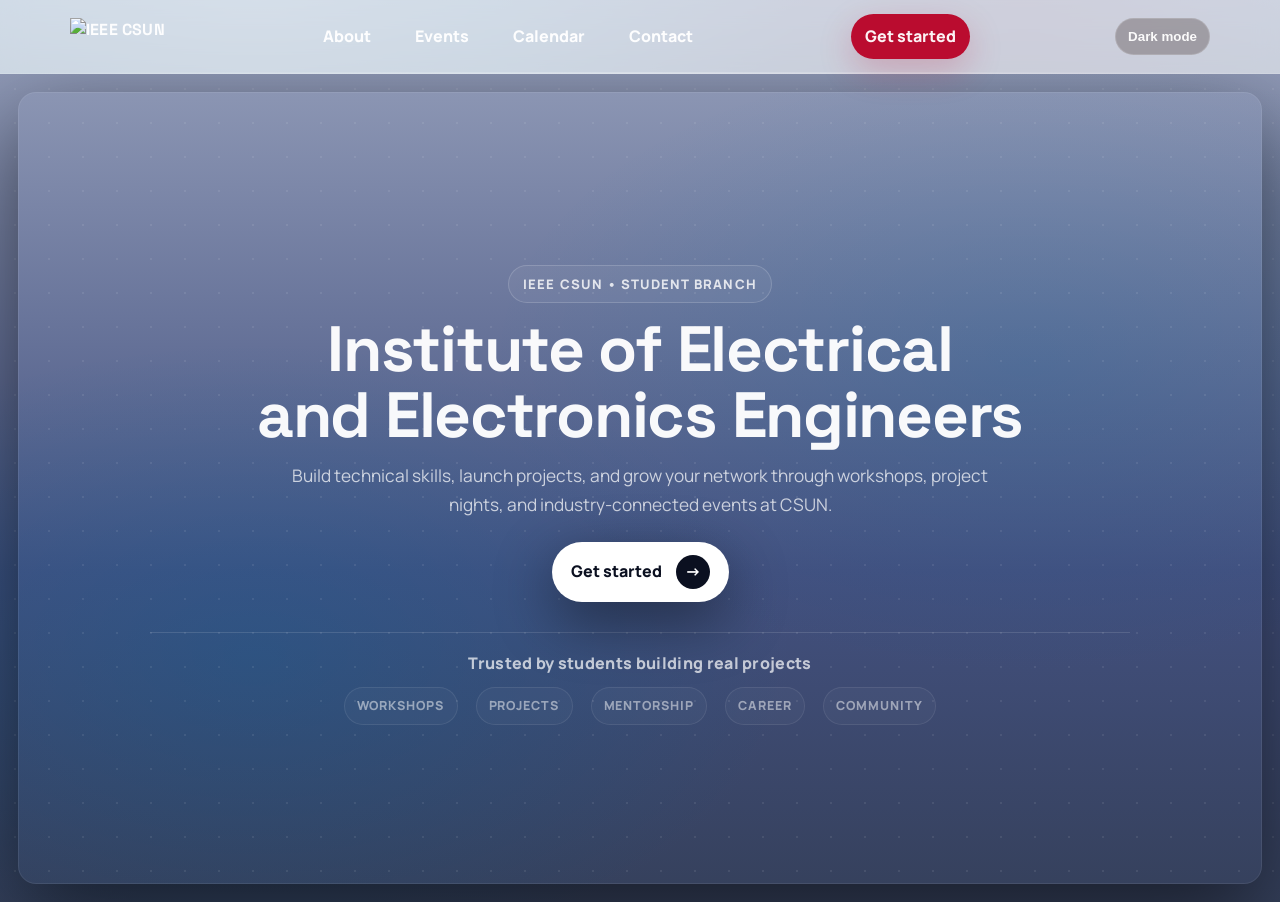
==== index.html @ 8efbcb39 "Move theme toggle to top right and make it persist across pages The toggle sat between the logo and " ====
<!DOCTYPE html>
<html lang="en">
<head>
  <meta charset="UTF-8" />
  <meta name="viewport" content="width=device-width, initial-scale=1.0" />
  <title>IEEE CSUN</title>
  <link rel="stylesheet" href="assets/css/styles.css" />
  <script type="text/javascript" src="js" defer></script>
  <script>
    /* Runs before first paint so a stored dark theme does not flash light. */
    try {
      if (localStorage.getItem("theme") === "dark") {
        document.documentElement.classList.add("darkmode");
      }
    } catch (e) {}
  </script>

</head>

<body id="cuerpo">
  <!-- Navigation -->
  <header class="nav">
    <div class="container nav-inner">
      <a class="logo logo-only" href="index.html">
  <img src="assets/img/brand/ieee-csun-logo.png" alt="IEEE CSUN">
</a>
      <nav class="nav-links">
        <a href="about.html">About</a>
        <a href="events.html">Events</a>
        <a href="calendar.html">Calendar</a>
        <a href="contact.html">Contact</a>
      </nav>

      <a class="nav-cta" href="join.html">Get started</a>
      <button class="nav-theme" id="classChangeButton" data-theme-toggle="" aria-pressed="false" type="button">
        Dark mode
      </button>
    </div>
  </header>

  <!-- Hero (Template-style centered) -->
  <main class="home">
    <section class="home-hero">
      <div class="home-hero-bg" aria-hidden="true"></div>

      <div class="container home-hero-inner">
        <div class="home-pill">IEEE CSUN • Student Branch</div>

        <h1 class="home-title">
          Institute of Electrical<br />
          and Electronics Engineers
        </h1>

        <p class="home-subtitle">
          Build technical skills, launch projects, and grow your network through workshops,
          project nights, and industry-connected events at CSUN.
        </p>

        <div class="home-cta">
          <a class="home-btn" href="join.html">
            <span>Get started</span>
            <span class="home-btn-arrow" aria-hidden="true">→</span>
          </a>
        </div>

        <div class="home-trusted">
          <div class="home-trusted-title">Trusted by students building real projects</div>
          <div class="home-logos" aria-label="Partners and community">
            <span class="home-logo">Workshops</span>
            <span class="home-logo">Projects</span>
            <span class="home-logo">Mentorship</span>
            <span class="home-logo">Career</span>
            <span class="home-logo">Community</span>
          </div>
        </div>
      </div>
    </section>
  </main>

  <!-- Go to top button -->
  <button class="to-top" aria-label="Go to top">↑</button>
  <script src="assets/js/main.js"></script>
</body>
</html>
---- assets/css/styles.css ----
/* =========================================================
   IEEE CSUN — styles.css (UNIFIED)
   Includes: Global + Nav + About + Board + Resources + Events + Contact + Join + To-Top
   ========================================================= */

@import url("https://fonts.googleapis.com/css2?family=Manrope:wght@400;600;700;800;900&family=Space+Grotesk:wght@500;600;700&display=swap");

:root{
  /* Brand */
  --ieee-blue: #00629B;   /* IEEE blue */
  --csun-red: #ba0c2f;    /* keep your existing red */
  --pinchefondo: rgba(255, 255, 255, 0.6);
  /* Theme base (blue background) */
  --bg0: #809DBD;         /* top */
  --bg1: #2d4b64;         /* mid */
  --bg2: #00629B;         /* bottom depth */
  --btext: rgba(255,255,255,.95);
  --text: rgba(255,255,255,.95);
  --muted: rgba(255,255,255,.72);
  --bh: rgba(0,98,155,.55);
  --bh2: rgba(120, 101, 101, 0.06);
  --bhg1: rgba(255,255,255,.08);
  --bhg2: rgba(0,98,155,.35);
  /* Panels (keep “glass” look so it’s lighter) */
  --panel: rgba(255,255,255,.10);
  --panel2: rgba(255,255,255,.14);

  --line: rgba(255,255,255,.20);
  --line2: rgba(255,255,255,.12);

  --shadow: 0 22px 60px rgba(0,0,0,.30);
  --radius: 18px;
  --acabame-de-matar:#8e98b5;
  --matame: #35405b;
  --me-mori:#435180;
}

:root.darkmode{
  /* Brand */
  --ieee-blue: #00629B;   /* IEEE blue */
  --csun-red: #ba0c2f;    /* keep your existing red */
  --tb: rgb(63, 34, 62);
  --pinchefondo: rgba(212, 212, 212, 0.786);
  --aboutpinchefondo: #54203b;

  /* Theme base (blue background) */
  --bg0: #2a1638;         /* top */
  --bg1: #0f1921;         /* mid */
  --bg2: #002b45;         /* bottom depth */
  --btext: rgba(255,255,255,.95);
  --text: rgba(255, 255, 255, 0.954);
  --muted: rgba(255,255,255,.72);
  --bh: rgba(0,98,155,.55);
  --bh2: rgba(120, 101, 101, 0.06);
  --bhg1: rgba(255,255,255,.08);
  --bhg2: rgba(0,98,155,.35);
  /* Panels (keep “glass” look so it’s lighter) */
  --panel: rgba(255,255,255,.10);
  --panel2: rgba(255,255,255,.14);

  --line: rgba(255,255,255,.20);
  --line2: rgba(255,255,255,.12);

  --shadow: 0 22px 60px rgba(0,0,0,.30);
  --radius: 18px;
  --acabame-de-matar:#15092f;
  --matame: #070a12;
  --me-mori:#0b1020;
}

*{ box-sizing:border-box; }
html, body{ margin:0; padding:0; min-height:100%; }

body{
  color: var(--text);
  font-family: "Manrope", system-ui, -apple-system, Segoe UI, Roboto, Arial, sans-serif;
  line-height: 1.55;
  background:
    radial-gradient(1000px 520px at 20% 0%, rgba(255,255,255,.18), transparent 55%),
    radial-gradient(900px 520px at 80% 0%, rgba(186,12,47,.14), transparent 60%), /* subtle red accent */
    linear-gradient(180deg, var(--bg0), var(--bg1) 60%, var(--bg2));
  overflow-x:hidden;
}


img{ max-width:100%; display:block; }

.container{ width: min(1140px, 92%); margin: 0 auto; }

/* =========================================================
   Nav
   ========================================================= */
.nav{
  position: sticky;
  top:0;
  z-index:50;
  background: var(--pinchefondo);
  backdrop-filter: blur(12px);
  border-bottom: 1px solid var(--line2);
}
.nav-inner{
  display:flex;
  align-items:center;
  justify-content:space-between;
  gap:14px;
  padding: 14px 0;
}
.logo{
  display:flex;
  align-items:center;
  gap:10px;
  text-decoration:none;
  color: var(--text);
  font-weight: 900;
  font-family: "Space Grotesk", system-ui, sans-serif;
  letter-spacing:.2px;
}
.logo-mark{
  width: 18px;
  height: 18px;
  border-radius: 6px;
  background: linear-gradient(135deg, #ffffff, rgba(186,12,47,.55));
  box-shadow: 0 0 0 1px rgba(255,255,255,.18);
}
.nav-links{
  display:flex;
  align-items:center;
  gap:18px;
}
.nav-links a{
  text-decoration:none;
  color: var(--text);
  font-weight: 750;
  padding: 8px 10px;
  border-radius: 12px;
}
.nav-links a:hover{
  color: rgba(255,255,255,.92);
  background: rgba(255,255,255,.06);
  outline: 1px solid rgba(255,255,255,.08);
}
.nav-cta{
  text-decoration:none;
  color: var(--text);
  background: var(--csun-red);
  padding: 10px 14px;
  border-radius: 999px;
  font-weight: 900;
  box-shadow: 0 12px 34px rgba(186,12,47,.22);
  white-space: nowrap;
}
/* Replace the old rule that hides the nav links */
@media (max-width: 820px){
  .nav-inner{
    flex-wrap: wrap;
    justify-content: center;
  }

  .logo{
    width: 100%;
    justify-content: center;
  }

  .nav-theme{
    order: 2;
  }

  .nav-links{
    display: flex;         /* keep visible */
    width: 100%;
    justify-content: center;
    flex-wrap: wrap;
    gap: 10px;
    order: 3;
  }

  .nav-cta{
    width: 100%;
    text-align: center;
    order: 4;
  }
}

/* =========================================================
   Shared UI
   ========================================================= */
.section-head{ margin-bottom: 14px; }
.section-title{
  margin: 0 0 6px;
  font-family: "Space Grotesk", system-ui, sans-serif;
  color: var(--text);
  font-size: 1.6rem;
}
.section-subtitle{ margin:0; color: var(--text); }

.pill{
  display:inline-flex;
  align-items:center;
  gap:10px;
  padding: 8px 12px;
  border-radius: 999px;
  border: 1px solid rgba(255,255,255,.16);
  background: rgba(255,255,255,.06);
  color:var(--text);
  font-weight: 800;
  font-size: .9rem;
}

.btn{
  display:inline-flex;
  align-items:center;
  gap:10px;
  padding: 12px 16px;
  border-radius: 999px;
  font-weight: 900;
  text-decoration:none;
  border: 1px solid transparent;
  transition: transform .15s ease, background .15s ease;
}
.btn.primary{
  color: var(--text);
  background: var(--csun-red);
  box-shadow: 0 12px 34px rgba(186,12,47,.26);
}
.btn.secondary{
  color: var(--text);
  background: rgba(255,255,255,.06);
  border-color: rgba(255,255,255,.16);
}
.btn.tertiary{
    color: var(--text);
  background: rgba(255,255,255,.06);
  border-color: rgba(255,255,255,.16);
}
.btn:hover{ transform: translateY(-1px); }

.arrow{
  display:inline-flex;
  width: 26px;
  height: 26px;
  align-items:center;
  justify-content:center;
  border-radius: 999px;
  background: rgba(0,0,0,.12);
  border: 1px solid rgba(0,0,0,.08);
}

.card-light{
  background: rgba(255,255,255,.06);
  border: 1px solid rgba(255,255,255,.12);
  border-radius: 18px;
  box-shadow: var(--shadow);
}

/* =========================================================
   ABOUT
   ========================================================= */
.about-titlebar{
  background: var(--aboutpinchefondo);
  border-bottom: 1px solid rgba(255,255,255,.10);
}
.about-titlebar-inner{
  display:flex;
  align-items:center;
  gap: 14px;
  padding: 28px 0;
}
.accent-line{
  width: 3px;
  height: 44px;
  background: var(--csun-red);
  border-radius: 999px;
  opacity: .95;
}
.about-title{
  margin: 0;
  font-family: "Space Grotesk", system-ui, sans-serif;
  letter-spacing: .6px;
  font-size: clamp(1.8rem, 4vw, 3rem);
  color: rgba(255,255,255,.95);
}
.about-main{ padding: 28px 0 60px; }
.about-grid{
  display:grid;
  grid-template-columns: 1.15fr .95fr;
  gap: 18px;
  align-items:start;
}
.about-copy{ padding: 18px; }
.about-media{ padding: 14px; display:flex; flex-direction:column; gap: 12px; }
.about-h2{
  margin: 0 0 10px;
  font-family: "Space Grotesk", system-ui, sans-serif;
  font-size: 1.35rem;
  color: rgba(255,255,255,.95);
}
.about-p{
  margin: 0 0 12px;
  color: rgba(255,255,255,.74);
  line-height: 1.65;
}
.about-bullets{
  margin: 12px 0 0;
  padding-left: 18px;
  color: rgba(255,255,255,.74);
}
.about-bullets strong{ color: rgba(255,255,255,.95); }
.media-frame{
  border-radius: 16px;
  overflow:hidden;
  border: 1px solid rgba(255,255,255,.12);
  background: rgba(255,255,255,.04);
  aspect-ratio: 16 / 9;
  position: relative;
}
.media-frame img{ width:100%; height:100%; object-fit: cover; }
.media-fallback{
  position:absolute; inset:0;
  display:flex; align-items:center; justify-content:center;
  gap: 14px;
  padding: 16px;
  background:
    radial-gradient(600px 220px at 30% 20%, rgba(0,98,155,.35), transparent 65%),
    rgba(255,255,255,.04);
}
.play-circle{
  width: 56px; height: 56px;
  border-radius: 999px;
  display:flex; align-items:center; justify-content:center;
  background: rgba(255,255,255,.90);
  color: #000;
  font-weight: 900;
}
.media-fallback-title{ font-weight: 900; color: rgba(255,255,255,.95); }
.media-fallback-sub{ color: rgba(255,255,255,.70); font-size: .95rem; }
.media-caption{ display:flex; flex-direction:column; gap:2px; }
.caption-title{ font-weight: 900; color: rgba(255,255,255,.95); }
.caption-sub{ color: rgba(255,255,255,.70); }
@media (max-width: 900px){ .about-grid{ grid-template-columns: 1fr; } }

/* Meet the Board */
.team-section{ padding: 30px 0 46px; }
.team-head{ text-align:center; margin-bottom: 18px; }
.team-head h2{
  margin: 0 0 6px;
  font-family: "Space Grotesk", system-ui, sans-serif;
  font-size: 1.6rem;
}
.team-head p{ margin:0; color: rgba(255,255,255,.70); }
.team-row{
  display:flex;
  gap: 16px;
  overflow-x: auto;
  padding: 18px 12px;
  scroll-snap-type: x mandatory;
  -webkit-overflow-scrolling: touch;
  scrollbar-width: thin;
  justify-content: center;
}
.team-card{
  scroll-snap-align: center;
  flex: 0 0 230px;
  background: rgba(255,255,255,.06);
  border: 1px solid rgba(255,255,255,.12);
  border-radius: 14px;
  overflow: hidden;
  box-shadow: 0 18px 40px rgba(0,0,0,.22);
  display:flex;
  flex-direction:column;
  min-height: 340px;
}
.team-photo{
  height: 220px;
  width: 100%;
  object-fit: cover;
  background: linear-gradient(180deg, rgba(0,98,155,.12), rgba(0,0,0,.06));
}
.team-body{ padding: 12px 12px 16px; display:flex; flex-direction:column; gap:6px; }
.team-role{
  font-size:.72rem;
  font-weight:900;
  letter-spacing:.12em;
  color: rgba(255,255,255,.74);
  text-transform: uppercase;
}
.team-name{ font-weight:900; font-size:1.05rem; }
.team-bio{ color: rgba(255,255,255,.72); font-size:.95rem; line-height:1.4; margin-top:4px; }
@media (max-width: 980px){ .team-row{ justify-content: flex-start; } .team-card{ flex: 0 0 72%; min-height:300px; } }
@media (max-width: 560px){ .team-card{ flex: 0 0 85%; min-height:280px; } }

/* Resources Dashboard */
.resources-dash{ padding: 34px 0 46px; }
.resources-top{
  display:flex;
  align-items:center;
  justify-content:space-between;
  gap:20px;
  margin-bottom:18px;
}
.resources-title{
  margin:0;
  font-family:"Space Grotesk", system-ui, sans-serif;
  font-size:1.6rem;
}
.resources-sub{ margin:6px 0 0; color: rgba(255,255,255,.70); max-width: 720px; }
.res-tabs{ display:flex; gap:10px; align-items:center; }
.res-tab{
  background: linear-gradient(180deg, rgba(255,255,255,.03), rgba(255,255,255,.01));
  color: rgba(255,255,255,.72);
  border: 1px solid rgba(255,255,255,.08);
  padding: 8px 14px;
  border-radius: 999px;
  font-weight: 900;
  cursor:pointer;
  transition: all .14s ease;
  box-shadow: 0 8px 22px rgba(0,0,0,.28);
}
.res-tab:hover{
  transform: translateY(-2px);
  color: rgba(255,255,255,.92);
  border-color: rgba(0,98,155,.22);
}
.res-tab--active{
  color: #fff;
  background: linear-gradient(90deg, rgba(0,98,155,.96), rgba(0,98,155,.78));
  box-shadow: 0 18px 44px rgba(0,98,155,.16), inset 0 1px 0 rgba(255,255,255,.04);
  border: 1px solid rgba(0,98,155,.34);
}
.res-panel[hidden]{ display:none; }
.res-grid{
  display:grid;
  grid-template-columns: repeat(3, 1fr);
  gap: 16px;
  margin-top: 14px;
}
.res-card{
  display:flex;
  gap:12px;
  padding: 14px;
  border-radius: 14px;
  background: linear-gradient(180deg, rgba(255,255,255,.03), rgba(255,255,255,.01));
  border: 1px solid rgba(255,255,255,.08);
  box-shadow: 0 22px 60px rgba(0,0,0,.30);
  align-items:flex-start;
  min-height: 120px;
}
.res-media{
  width:72px;
  height:72px;
  border-radius:12px;
  background: linear-gradient(180deg, rgba(255,255,255,.05), rgba(0,0,0,.06));
  display:flex;
  align-items:center;
  justify-content:center;
  font-size:28px;
  color: var(--ieee-blue);
  flex-shrink:0;
  border: 1px solid rgba(255,255,255,.08);
}
.res-body{ flex:1; display:flex; flex-direction:column; gap:6px; }
.res-name{ margin:0; font-weight: 950; font-size:1.02rem; }
.res-desc{ margin:0; color: rgba(255,255,255,.74); font-size:.97rem; line-height:1.45; }
.res-link{
  margin-top:auto;
  align-self:flex-start;
  color: var(--text);
  font-weight: 950;
  text-decoration:none;
  padding:6px 10px;
  border-radius:10px;
  background: rgba(0,98,155,.06);
  border: 1px solid rgba(0,98,155,.12);
}
.res-link:hover{ background: rgba(0,98,155,.10); border-color: rgba(0,98,155,.22); }
@media (max-width: 1100px){ .res-grid{ grid-template-columns: repeat(2, 1fr); } }
@media (max-width: 640px){
  .resources-top{ flex-direction:column; align-items:flex-start; gap:12px; }
  .res-grid{ grid-template-columns: 1fr; }
  .res-tabs{ width:100%; overflow:auto; -webkit-overflow-scrolling:touch; padding-bottom:6px; }
  .res-tab{ flex:0 0 auto; }
}

/* =========================================================
   EVENTS (full layout)
   ========================================================= */
.events{ padding-bottom: 40px; }
.events-hero{
  position: relative;
  padding: 44px 0 26px;
  overflow:hidden;
  border-bottom: 1px solid rgba(255,255,255,.10);
}
.events-hero-bg{
  position:absolute; inset:0;
  background:
    radial-gradient(900px 480px at 18% 8%, rgba(255,255,255,.08), transparent 60%),
    radial-gradient(900px 480px at 85% 10%, rgba(0,98,155,.35), transparent 60%);
  pointer-events:none;
}
.events-hero-inner{
  position:relative;
  z-index:2;
  display:grid;
  grid-template-columns: 1.05fr .95fr;
  gap: 16px;
  align-items:center;
}
.events-title{
  margin: 10px 0 10px;
  font-family: "Space Grotesk", system-ui, sans-serif;
  font-size: clamp(2.1rem, 4.8vw, 3.3rem);
  letter-spacing: -0.8px;
  line-height: 1.05;
}
.events-subtitle{
  margin: 0;
  color: rgba(255,255,255,.70);
  font-size: 1.06rem;
  line-height: 1.6;
  max-width: 720px;
}
.events-hero-actions{ display:flex; gap: 12px; flex-wrap: wrap; margin-top: 14px; }
.events-stats{ display:grid; grid-template-columns: repeat(3, 1fr); gap: 10px; margin-top: 18px; }
.stat-tile{
  padding: 12px;
  border-radius: 16px;
  background: rgba(255,255,255,.06);
  border: 1px solid rgba(255,255,255,.12);
  box-shadow: 0 18px 50px rgba(0,0,0,.18);
}
.stat-num{ font-weight: 950; }
.stat-label{ color: rgba(255,255,255,.70); font-weight: 700; font-size: .92rem; }
.hero-image{
  border-radius: 18px;
  border: 1px solid rgba(255,255,255,.12);
  background: rgba(255,255,255,.05);
  overflow:hidden;
  box-shadow: 0 22px 60px rgba(0,0,0,.28);
  aspect-ratio: 4 / 3;
  position: relative;
}
.hero-image img{ width:100%; height:100%; object-fit: cover; }
.hero-fallback{
  position:absolute; inset:0;
  display:flex; flex-direction:column;
  justify-content:center; align-items:center;
  gap: 8px;
  color: rgba(255,255,255,.80);
}
.fallback-title{ font-weight: 950; }
.fallback-sub{ color: rgba(255,255,255,.60); }
.mini-gallery{ display:grid; grid-template-columns: repeat(3, 1fr); gap: 10px; margin-top: 10px; }
.mini-shot{
  border-radius: 16px;
  border: 1px solid rgba(255,255,255,.12);
  background: rgba(255,255,255,.05);
  overflow:hidden;
  aspect-ratio: 4 / 3;
  box-shadow: 0 18px 50px rgba(0,0,0,.20);
  display:flex;
  align-items:center;
  justify-content:center;
  color: rgba(255,255,255,.65);
  font-weight: 800;
}
.mini-shot img{ width:100%; height:100%; object-fit: cover; }
.events-section{ padding: 30px 0; }
.events-section-alt{
  background: rgba(255,255,255,.03);
  border-top: 1px solid rgba(255,255,255,.10);
  border-bottom: 1px solid rgba(255,255,255,.10);
}
.section-head.row{ display:flex; align-items:flex-end; justify-content:space-between; gap: 12px; flex-wrap:wrap; }
.featured-grid{ display:grid; grid-template-columns: repeat(3, 1fr); gap: 14px; }
.event-card{
  border-radius: 18px;
  overflow:hidden;
  border: 1px solid rgba(255,255,255,.12);
  background: rgba(255,255,255,.06);
  box-shadow: 0 20px 60px rgba(0,0,0,.24);
  display:flex;
  flex-direction:column;
}
.event-media{ position:relative; aspect-ratio: 16/10; background: rgba(255,255,255,.05); display:flex; align-items:center; justify-content:center; }
.event-media img{ width:100%; height:100%; object-fit: cover; }
.badge{
  position:absolute; top: 12px; left: 12px;
  padding: 6px 10px; border-radius: 999px;
  background: rgba(186,12,47,.72);
  border: 1px solid rgba(255,255,255,.18);
  font-size: .78rem; letter-spacing: .12em; font-weight: 950;
}
.event-body{ padding: 14px 14px 16px; }
.event-body h3{ margin: 2px 0 8px; font-family: "Space Grotesk", system-ui, sans-serif; }
.event-body p{ margin: 0 0 10px; color: rgba(255,255,255,.70); line-height: 1.6; }
.event-meta{ margin: 0 0 12px; padding-left: 18px; color: rgba(255,255,255,.70); }
.event-link{ text-decoration:none; font-weight: 950; color: rgba(255,255,255,.92); }
.upcoming{ display:flex; flex-direction:column; gap: 10px; }
.up-item{
  display:grid;
  grid-template-columns: 86px 1fr auto;
  gap: 12px;
  align-items:center;
  padding: 14px;
  border-radius: 18px;
  background: rgba(255,255,255,.06);
  border: 1px solid rgba(255,255,255,.12);
  box-shadow: 0 18px 50px rgba(0,0,0,.18);
}
.up-date{
  border-radius: 16px;
  border: 1px solid rgba(255,255,255,.14);
  background: rgba(0,98,155,.55);
  padding: 10px 8px;
  text-align:center;
}
.up-month{ font-weight: 950; letter-spacing: .14em; font-size: .85rem; }
.up-day{ font-weight: 950; font-size: 1.35rem; opacity:.9; }
.up-top{ display:flex; align-items:center; gap: 10px; flex-wrap:wrap; }
.up-title{ margin: 0; font-family: "Space Grotesk", system-ui, sans-serif; }
.chip{
  padding: 6px 10px; border-radius: 999px;
  border: 1px solid rgba(255,255,255,.16);
  background: rgba(255,255,255,.05);
  font-weight: 950; font-size: .78rem; letter-spacing: .12em;
}
.up-desc{ margin: 6px 0 8px; color: rgba(255,255,255,.70); }
.up-meta{ display:flex; gap: 14px; flex-wrap:wrap; color: rgba(255,255,255,.66); font-weight: 700; }
.up-cta{
  text-decoration:none;
  font-weight: 950;
  color: rgba(255,255,255,.92);
  padding: 10px 12px;
  border-radius: 999px;
  border: 1px solid rgba(255,255,255,.16);
  background: rgba(255,255,255,.05);
}
.gallery{ display:grid; grid-template-columns: repeat(6, 1fr); gap: 10px; }
.g-item{
  border-radius: 18px;
  border: 1px solid rgba(255,255,255,.12);
  background: rgba(255,255,255,.05);
  overflow:hidden;
  aspect-ratio: 1 / 1;
}
.g-item img{ width:100%; height:100%; object-fit: cover; }
.events-cta{ padding: 22px 0 60px; }
.cta-card{
  border-radius: 22px;
  border: 1px solid rgba(255,255,255,.12);
  background: radial-gradient(900px 360px at 18% 10%, rgba(0,98,155,.18), transparent 60%),
              rgba(255,255,255,.06);
  box-shadow: 0 22px 70px rgba(0,0,0,.28);
  padding: 22px;
}
.cta-card h2{ margin: 0 0 8px; font-family: "Space Grotesk", system-ui, sans-serif; }
.cta-card p{ margin: 0 0 14px; color: var(--text); line-height: 1.65; max-width: 820px; }
.cta-actions{ display:flex; gap: 12px; flex-wrap:wrap; }
@media (max-width: 980px){
  .events-hero-inner{ grid-template-columns: 1fr; }
  .events-stats{ grid-template-columns: 1fr; }
  .featured-grid{ grid-template-columns: 1fr; }
  .gallery{ grid-template-columns: repeat(3, 1fr); }
  .up-item{ grid-template-columns: 86px 1fr; }
  .up-right{ display:none; }
}
@media (max-width: 520px){ .gallery{ grid-template-columns: repeat(2, 1fr); } }

/* =========================================================
   CONTACT (tile layout)
   ========================================================= */
.contact{ padding: 46px 0 70px; }

.contact-head{ text-align:center; padding-top: 6px; }
.contact-title{
  margin:0;
  font-family:"Space Grotesk", system-ui, sans-serif;
  letter-spacing:-0.6px;
  font-size: clamp(2.1rem, 4.8vw, 3.2rem);
}
.contact-subtitle{
  margin:10px auto 0;
  max-width:720px;
  color: rgba(255,255,255,.72);
  font-size:1.05rem;
  line-height:1.6;
}

.contact-grid{
  display:grid;
  grid-template-columns: repeat(4, 1fr);
  gap: 14px;
  margin-top: 18px;
}

.contact-card{
  display:flex;
  flex-direction:column;
  gap: 8px;
  padding: 18px;
  border-radius: 18px;
  text-decoration:none;
  color: rgba(255,255,255,.92);
  background: rgba(255,255,255,.06);
  border: 1px solid rgba(255,255,255,.12);
  box-shadow: 0 18px 50px rgba(0,0,0,.22);
  transition: transform .15s ease, background .15s ease, border-color .15s ease;
  min-height: 190px;
}

.contact-card:hover{
  transform: translateY(-2px);
  background: rgba(255,255,255,.08);
  border-color: rgba(255,255,255,.18);
}

.contact-card h3{
  margin: 0;
  font-family: "Space Grotesk", system-ui, sans-serif;
  font-size: 1.05rem;
}

.contact-card p{
  margin: 0;
  color: rgba(255,255,255,.70);
  line-height: 1.55;
  font-size: .98rem;
}

.contact-link{
  margin-top: auto;
  font-weight: 950;
  color: rgba(255,255,255,.92);
}

.contact-icon{
  width: 52px;
  height: 52px;
  border-radius: 16px;
  display:flex;
  align-items:center;
  justify-content:center;
  background: rgba(0,98,155,.28);
  border: 1px solid rgba(255,255,255,.16);
}

.contact-icon svg{
  width: 26px;
  height: 26px;
  color: rgba(255,255,255,.92);
}

.contact-note{ margin-top: 16px; padding: 18px; }
.inline-link{
  color: var(--text);
  font-weight: 950;
  text-decoration: none;
  border-bottom: 1px solid rgba(255,255,255,.25);
}
.inline-link:hover{ border-bottom-color: rgba(255,255,255,.55); }

@media (max-width: 1050px){ .contact-grid{ grid-template-columns: repeat(2, 1fr); } }
@media (max-width: 620px){ .contact-grid{ grid-template-columns: 1fr; } }

/* =========================================================
   JOIN (hero + steps + benefits + options + committees)
   ========================================================= */
.join{ padding-bottom: 50px; }

.join-hero{
  padding: 48px 0 26px;
  border-bottom: 1px solid rgba(103, 93, 93, 0.1);
  background:
    radial-gradient(900px 480px at 18% 8%, var(--bhg1), transparent 60%),
    radial-gradient(900px 480px at 85% 10%, var(--bhg2), transparent 60%);
}

.join-hero-inner{
  text-align:center;
  display:flex;
  flex-direction:column;
  align-items:center;
  gap: 12px;
}

.join-title{
  margin: 8px 0 4px;
  font-family: "Space Grotesk", system-ui, sans-serif;
  font-size: clamp(2.2rem, 5vw, 3.4rem);
  letter-spacing: -0.8px;
  line-height: 1.05;
}

.join-subtitle{
  margin: 0;
  max-width: 820px;
  color: var(--text);
  font-size: 1.06rem;
  line-height: 1.6;
}

.join-actions{
  display:flex;
  gap: 12px;
  flex-wrap:wrap;
  justify-content:center;
  margin-top: 10px;
}

.join-mini{
  display:flex;
  gap: 10px;
  flex-wrap:wrap;
  justify-content:center;
  margin-top: 12px;
}
.mini-chip{
  padding: 8px 12px;
  border-radius: 999px;
  border: 1px solid rgba(255,255,255,.14);
  background: rgba(255,255,255,.06);
  color: var(--text);
  font-weight: 800;
  font-size: .92rem;
}

.join-section{ padding: 30px 0; }
.join-section-alt{
  background: rgba(255,255,255,.03);
  border-top: 1px solid rgba(255,255,255,.10);
  border-bottom: 1px solid rgba(255,255,255,.10);
}

/* Steps */
.join-steps{
  display:grid;
  grid-template-columns: repeat(4, 1fr);
  gap: 14px;
}
.step-card{
  padding: 16px;
  border-radius: 18px;
  background: var(--bh2);
  border: 1px solid rgba(255,255,255,.12);
  box-shadow: 0 18px 50px rgba(0,0,0,.18);
}
.step-num{
  width: 34px; height: 34px;
  border-radius: 12px;
  display:flex; align-items:center; justify-content:center;
  background: var(--bh1);
  border: 1px solid rgba(255,255,255,.18);
  font-weight: 950;
}
.step-card h3{
  margin: 10px 0 6px;
  font-family: "Space Grotesk", system-ui, sans-serif;
}
.step-card p{
  margin: 0 0 10px;
  color: var(--text);
  line-height: 1.6;
}
.step-link{
  font-weight: 950;
  text-decoration:none;
  color:var(--text);
}
.step-link:hover{ text-decoration: underline; }

/* Benefits */
.join-benefits{
  display:grid;
  grid-template-columns: repeat(3, 1fr);
  gap: 14px;
}
.benefit-card{
  padding: 16px;
  border-radius: 18px;
  background: rgba(255,255,255,.06);
  border: 1px solid rgba(255,255,255,.12);
  box-shadow: 0 18px 50px rgba(0,0,0,.18);
}
.benefit-card h3{
  margin: 0 0 8px;
  font-family: "Space Grotesk", system-ui, sans-serif;
}
.benefit-card p{
  margin: 0 0 10px;
  color: var(--text);
  line-height: 1.6;
}
.benefit-card ul{
  margin: 0;
  padding-left: 18px;
  color:var(--text);
}
.benefit-card li{ margin: 6px 0; }

/* Options */
.join-options{
  display:grid;
  grid-template-columns: 1fr 1fr;
  gap: 14px;
}
.option-card{
  padding: 18px;
  border-radius: 18px;
  background: rgba(255,255,255,.06);
  border: 1px solid rgba(255,255,255,.12);
  box-shadow: 0 20px 60px rgba(0,0,0,.22);
}
.option-card.highlight{
  background:
    radial-gradient(700px 300px at 20% 0%, rgba(0,98,155,.22), transparent 60%),
    rgba(255,255,255,.06);
}
.option-top{
  display:flex;
  align-items:center;
  justify-content:space-between;
  gap: 10px;
  flex-wrap:wrap;
}
.option-card h3{
  margin: 0;
  font-family: "Space Grotesk", system-ui, sans-serif;
}
.tag{
  padding: 6px 10px;
  border-radius: 999px;
  border: 1px solid rgba(255,255,255,.16);
  background: rgba(186,12,47,.28);
  border-color: rgba(186,12,47,.35);
  font-weight: 950;
  font-size: .78rem;
  letter-spacing: .12em;
}
.option-card p{
  margin: 10px 0 12px;
  color: rgba(255,255,255,.70);
  line-height: 1.65;
}
.option-list{
  margin: 0 0 14px;
  padding-left: 18px;
  color: rgba(255,255,255,.70);
}
.option-list li{ margin: 6px 0; }

/* Committees */
.committee-grid{
  display:grid;
  grid-template-columns: repeat(4, 1fr);
  gap: 14px;
}
.committee-card{
  padding: 16px;
  border-radius: 18px;
  background: rgba(255,255,255,.06);
  border: 1px solid rgba(255,255,255,.12);
  box-shadow: 0 18px 50px rgba(0,0,0,.18);
}
.committee-card h3{
  margin: 0 0 6px;
  font-family: "Space Grotesk", system-ui, sans-serif;
}
.committee-card p{
  margin: 0 0 10px;
  color: var(--text);
  line-height: 1.6;
}
.committee-meta{
  color: var(--text);
  font-weight: 800;
  font-size: .95rem;
}
.join-note{ margin-top: 14px; padding: 16px; }
.join-note h3{
  margin: 0 0 6px;
  font-family: "Space Grotesk", system-ui, sans-serif;
}
.join-note p{
  margin: 0;
  color:var(--text);
  line-height: 1.65;
}

.join-cta{ padding: 22px 0 60px; }

@media (max-width: 1000px){
  .join-steps{ grid-template-columns: 1fr 1fr; }
  .committee-grid{ grid-template-columns: 1fr 1fr; }
  .join-benefits{ grid-template-columns: 1fr; }
  .join-options{ grid-template-columns: 1fr; }
}
@media (max-width: 560px){
  .join-steps{ grid-template-columns: 1fr; }
  .committee-grid{ grid-template-columns: 1fr; }
}

/* =========================================================
   GO TO TOP BUTTON
   ========================================================= */
.to-top{
  position: fixed;
  right: 20px;
  bottom: 20px;
  width: 44px;
  height: 44px;
  border-radius: 999px;
  border: none;
  background: var(--ieee--blue);  color: #ffffff;
  font-size: 22px;
  font-weight: 950;
  cursor: pointer;
  box-shadow:
    0 10px 30px rgba(0,0,0,.35),
    inset 0 1px 0 rgba(255,255,255,.25);
  opacity: 0;
  transform: translateY(10px);
  pointer-events: none;
  transition: opacity .2s ease, transform .2s ease, box-shadow .2s ease;
  z-index: 999;
}
.to-top:hover{
  background: var(--csun-red);
}
.to-top--visible{
  opacity: 1;
  transform: translateY(0);
  pointer-events: auto;
}
/* =========================================================
   HOME HERO (matches the centered template screenshot)
   ========================================================= */

.home { padding: 0; }

.home-hero{
  position: relative;
  min-height: calc(100vh - 72px);
  display:flex;
  align-items:center;
  justify-content:center;
  overflow:hidden;
  background: #070a12; /* black/navy base */
}

.home-hero-bg{
  position:absolute;
  inset:-2px;
  pointer-events:none;

  /* layered background: curves + grid dots + soft glow */
  background:
    /* dotted grid */
    radial-gradient(rgba(255,255,255,.08) 1px, transparent 1px) 0 0 / 34px 34px,

    /* sweeping “curve” glows */
    radial-gradient(900px 520px at 20% 70%, rgba(0,98,155,.28), transparent 60%),
    radial-gradient(900px 520px at 80% 35%, rgba(0,98,155,.18), transparent 60%),

    /* dark-to-slightly-lighter */
    linear-gradient(180deg, var(--acabame-de-matar) 0%, var(--me-mori) 60%, var(--matame) 100%);
  opacity: 1;
}

/* subtle frame like the screenshot */
.home-hero::after{
  content:"";
  position:absolute;
  inset: 18px;
  border-radius: 18px;
  border: 1px solid rgba(255,255,255,.08);
  box-shadow: 0 30px 90px rgba(0,0,0,.55);
  pointer-events:none;
}

.home-hero-inner{
  position: relative;
  z-index: 2;
  text-align:center;
  padding: 54px 0 40px;
  max-width: 980px;
}

/* small pill */
.home-pill{
  display:inline-flex;
  align-items:center;
  justify-content:center;
  padding: 8px 14px;
  border-radius: 999px;
  border: 1px solid rgba(255,255,255,.16);
  background: rgba(255,255,255,.05);
  color: rgba(255,255,255,.80);
  font-weight: 900;
  letter-spacing: .08em;
  font-size: .82rem;
  text-transform: uppercase;
  margin-bottom: 14px;
}

/* big centered headline */
.home-title{
  margin: 0 auto 12px;
  font-family: "Space Grotesk", system-ui, sans-serif;
  font-weight: 800;
  font-size: clamp(2.2rem, 5vw, 4.2rem);
  line-height: 1.03;
  letter-spacing: -0.02em;
  color: rgba(255,255,255,.96);
}

/* subtitle */
.home-subtitle{
  margin: 0 auto;
  max-width: 720px;
  color: rgba(255,255,255,.72);
  font-size: 1.08rem;
  line-height: 1.7;
}

/* CTA button (white pill + arrow bubble like the screenshot) */
.home-cta{
  margin-top: 22px;
  display:flex;
  justify-content:center;
}

.home-btn{
  display:inline-flex;
  align-items:center;
  gap: 14px;
  padding: 12px 18px;
  border-radius: 999px;
  background: #ffffff;
  color: #0b1020;
  text-decoration:none;
  font-weight: 950;
  box-shadow: 0 18px 60px rgba(0,0,0,.45);
  border: 1px solid rgba(255,255,255,.18);
  transition: transform .15s ease;
}

.home-btn:hover{ transform: translateY(-2px); }

.home-btn-arrow{
  width: 34px;
  height: 34px;
  border-radius: 999px;
  display:flex;
  align-items:center;
  justify-content:center;
  background: #0b1020;
  color: #ffffff;
  font-weight: 950;
}

/* trusted row */
.home-trusted{
  margin-top: 30px;
  padding-top: 18px;
  border-top: 1px solid rgba(255,255,255,.12);
}

.home-trusted-title{
  color: rgba(255,255,255,.70);
  font-weight: 800;
  margin-bottom: 12px;
  letter-spacing: .02em;
}

.home-logos{
  display:flex;
  gap: 18px;
  flex-wrap:wrap;
  justify-content:center;
  align-items:center;
  opacity: .85;
}

.home-logo{
  color: rgba(255,255,255,.58);
  font-weight: 900;
  letter-spacing: .08em;
  text-transform: uppercase;
  font-size: .78rem;
  padding: 8px 12px;
  border-radius: 999px;
  border: 1px solid rgba(255,255,255,.10);
  background: rgba(255,255,255,.03);
}

/* Responsive */
@media (max-width: 640px){
  .home-hero::after{ inset: 12px; }
  .home-logos{ gap: 10px; }
}
/* =========================================================
   THEME SYSTEM (Dark default + Light mode override)
   Use: <body class="theme-light"> to enable light mode
   ========================================================= */

/* If you already have :root variables, KEEP them.
   This block overrides them when .theme-light is on body. */

body.theme-light{
  --bg0: #f6f7fb;
  --bg1: #eef2f7;

  --btext: rgba(10,18,34,.95);
  --text: rgba(10,18,34,.95);
  --muted: rgba(10,18,34,.70);

  --panel: rgba(255,255,255,.86);
  --panel2: rgba(255,255,255,.92);

  --line: rgba(10,18,34,.12);
  --line2: rgba(10,18,34,.10);

  --shadow: 0 18px 55px rgba(10,18,34,.10);
}

/* Light mode background + nav */
body.theme-light{
  background:
    radial-gradient(1000px 520px at 20% 0%, rgba(0,98,155,.10), transparent 55%),
    radial-gradient(900px 520px at 80% 0%, rgba(0,98,155,.08), transparent 60%),
    linear-gradient(180deg, var(--bg0), var(--bg1));
}

body.theme-light .nav{
  background: rgba(255,255,255,.72);
  border-bottom: 1px solid var(--line);
}

body.theme-light .nav-links a{
  color: rgba(10,18,34,.70);
}

body.theme-light .nav-links a:hover{
  color: rgba(10,18,34,.92);
  background: rgba(10,18,34,.06);
  outline: 1px solid rgba(10,18,34,.08);
}

/* Title bars */
body.theme-light .about-titlebar{
  background: #ffffff;
  border-bottom: 1px solid var(--line);
}
body.theme-light .about-title{
  color: rgba(10,18,34,.95);
}

/* Cards look clean in light mode */
body.theme-light .card-light,
body.theme-light .team-card,
body.theme-light .res-card,
body.theme-light .event-card,
body.theme-light .contact-card,
body.theme-light .step-card,
body.theme-light .benefit-card,
body.theme-light .option-card,
body.theme-light .committee-card,
body.theme-light .stat-tile,
body.theme-light .up-item,
body.theme-light .cta-card{
  background: var(--panel);
  border: 1px solid var(--line);
  box-shadow: var(--shadow);
}

/* Muted text */
body.theme-light .about-p,
body.theme-light .section-subtitle,
body.theme-light .resources-sub,
body.theme-light .res-desc,
body.theme-light .team-bio,
body.theme-light .event-body p,
body.theme-light .contact-card p,
body.theme-light .join-subtitle{
  color: rgba(10,18,34,.70);
}

/* Resources tabs in light mode */
body.theme-light .res-tab{
  background: rgba(255,255,255,.85);
  border: 1px solid rgba(10,18,34,.12);
  box-shadow: 0 10px 26px rgba(10,18,34,.08);
  color: rgba(10,18,34,.75);
}
body.theme-light .res-tab:hover{
  border-color: rgba(0,98,155,.22);
}
body.theme-light .res-tab--active{
  color: #fff;
  background: linear-gradient(90deg, rgba(0,98,155,1), rgba(0,98,155,.80));
  border-color: rgba(0,98,155,.28);
}

/* Meet the board role text */
body.theme-light .team-role{
  color: rgba(10,18,34,.62);
}

/* Home hero (if using the centered home layout) */
body.theme-light .home-hero{
  background: #f6f7fb;
}
body.theme-light .home-hero-bg{
  background:
    radial-gradient(rgba(10,18,34,.08) 1px, transparent 1px) 0 0 / 34px 34px,
    radial-gradient(900px 520px at 20% 70%, rgba(0,98,155,.16), transparent 60%),
    radial-gradient(900px 520px at 80% 35%, rgba(0,98,155,.12), transparent 60%),
    linear-gradient(180deg, #f6f7fb 0%, #eef2f7 60%, #f6f7fb 100%);
}
body.theme-light .home-title{ color: rgba(10,18,34,.95); }
body.theme-light .home-subtitle{ color: rgba(10,18,34,.70); }
body.theme-light .home-pill{
  background: rgba(255,255,255,.90);
  border: 1px solid rgba(10,18,34,.12);
  color: rgba(10,18,34,.75);
}
body.theme-light .home-logo{
  color: rgba(10,18,34,.55);
  border-color: rgba(10,18,34,.10);
  background: rgba(255,255,255,.80);
}
/* Theme toggle button (fits nav, last item so it sits top-right) */
.nav-theme{
  background: rgba(95, 83, 83, 0.412);
  border: 1px solid rgba(255,255,255,.16);
  color:var(--text);
  padding: 10px 12px;
  border-radius: 999px;
  font-weight: 900;
  cursor: pointer;
  white-space: nowrap;
}

body.theme-light .nav-theme{
  background: rgba(0,0,0,.06);
  border: 1px solid rgba(0,0,0,.14);
  color: rgba(0,0,0,.82);
}
/* ===== Force-correct Back to Top button ===== */
.to-top{
  position: fixed !important;
  right: 20px;
  bottom: 20px;
  width: 44px;
  height: 44px;
  border-radius: 999px;
  border: none;
  background: #00629B;
  color: #fff;
  font-size: 22px;
  font-weight: 900;
  cursor: pointer;

  opacity: 0;
  transform: translateY(10px);
  pointer-events: none;

  transition: opacity .2s ease, transform .2s ease;
  z-index: 2147483647; /* max z-index */
}

.to-top.to-top--visible{
  opacity: 1;
  transform: translateY(0);
  pointer-events: auto;
}
/* =========================================================
   CALENDAR PAGE
   ========================================================= */

.calendar-page{
  padding-bottom: 70px;
}

/* Header */
.calendar-hero{
  padding: 44px 0 22px;
  border-bottom: 1px solid rgba(255,255,255,.10);
  background:
    radial-gradient(900px 420px at 20% 0%, rgba(0,98,155,.25), transparent 60%);
}

.calendar-hero-inner{
  max-width: 900px;
}

.calendar-title{
  margin: 0 0 6px;
  font-family: "Space Grotesk", system-ui, sans-serif;
  font-size: clamp(2rem, 4vw, 3rem);
}

.calendar-subtitle{
  margin: 0;
  color: rgba(255,255,255,.72);
  max-width: 720px;
  line-height: 1.6;
}

/* Calendar container */
.calendar-section{
  padding: 28px 0 0;
}

.calendar-card{
  border-radius: 20px;
  overflow: hidden;
  background: rgba(255,255,255,.06);
  border: 1px solid rgba(255,255,255,.12);
  box-shadow: 0 24px 70px rgba(0,0,0,.35);
}

/* Iframe sizing */
.calendar-card iframe{
  width: 100%;
  height: 820px; /* desktop height */
  display: block;
  background: #fff;
}

/* Actions */
.calendar-actions{
  padding: 14px;
  margin-top: 14px;
  display: flex;
  justify-content: flex-end;
  gap:14px;
  padding: 14px 0;
}

/* Responsive */
@media (max-width: 900px){
  .calendar-card iframe{
    height: 720px;
  }
}

@media (max-width: 600px){
  .calendar-card iframe{
    height: 620px;
  }
}
/* Contact hero */
.contact-hero{
  position: relative;
  padding: 54px 0 22px;
  overflow:hidden;
  border-bottom: 1px solid var(--line2);
}
.contact-hero::before{
  content:"";
  position:absolute; inset:0;
  background:
    radial-gradient(900px 480px at 20% 0%, rgba(255,255,255,.14), transparent 60%),
    radial-gradient(900px 480px at 85% 10%, rgba(186,12,47,.14), transparent 62%);
  pointer-events:none;
}
.contact-section{ padding: 34px 0 70px; }

/* Image strip */
.contact-strip{
  margin: 18px auto 0;
  border-radius: 18px;
  overflow:hidden;
  border: 1px solid var(--line2);
  box-shadow: var(--shadow);
  background: rgba(255,255,255,.06);
}
.contact-strip img{
  width:100%;
  height: 220px;
  object-fit: cover;
  display:block;
}
@media (max-width: 640px){
  .contact-strip img{ height: 180px; }
}

/* Card media thumbnails 
.contact-card{
  overflow:hidden;
}
.contact-card-media{
  height: 110px;
  border-radius: 16px;
  overflow:hidden;
  border: 1px solid var(--line2);
  background: rgba(255,255,255,.06);
}
.contact-card-media img{
  width:100%;
  height:100%;
  object-fit: cover;
  display:block;
}*/

/* Note grid + actions */
.contact-note-grid{
  display:grid;
  grid-template-columns: 1fr auto;
  gap: 14px;
  align-items:center;
}
.contact-actions{
  display:flex;
  gap: 10px;
  flex-wrap:wrap;
  justify-content:flex-end;
}
@media (max-width: 900px){
  .contact-note-grid{ grid-template-columns: 1fr; }
  .contact-actions{ justify-content:flex-start; }
}
.nav-links a{
  text-decoration:none;
  color: var(--text);
  font-weight: 800;
  padding: 9px 12px;
  border-radius: 999px;
  border: 1px solid transparent;
  transition: background .15s ease, transform .15s ease, border-color .15s ease;
}

.nav{
  position: sticky;
  top:0;
  z-index:50;

  backdrop-filter: blur(12px);
  border-bottom: 1px solid var(--line2);
}

/* subtle glow underline */
.nav::after{
  content:"";
  position:absolute;
  left:0; right:0; bottom:-1px;
  height: 2px;
  background: linear-gradient(90deg, transparent, rgba(255,255,255,.40), transparent);
  pointer-events:none;
  opacity: .6;
}

.nav-links a:hover{
  color: #fff;
  background: rgba(255,255,255,.14);
  border-color: rgba(255,255,255,.18);
  transform: translateY(-1px);
}

/* active page */
.nav-links a[aria-current="page"]{
  background: rgba(255,255,255,.18);
  border-color: rgba(255,255,255,.26);
  color: #fff;
}

.media-frame video{
  width:100%;
  height:100%;
  object-fit: cover;
  display:block;
}

.logo-only img{
  height: 36px;
}
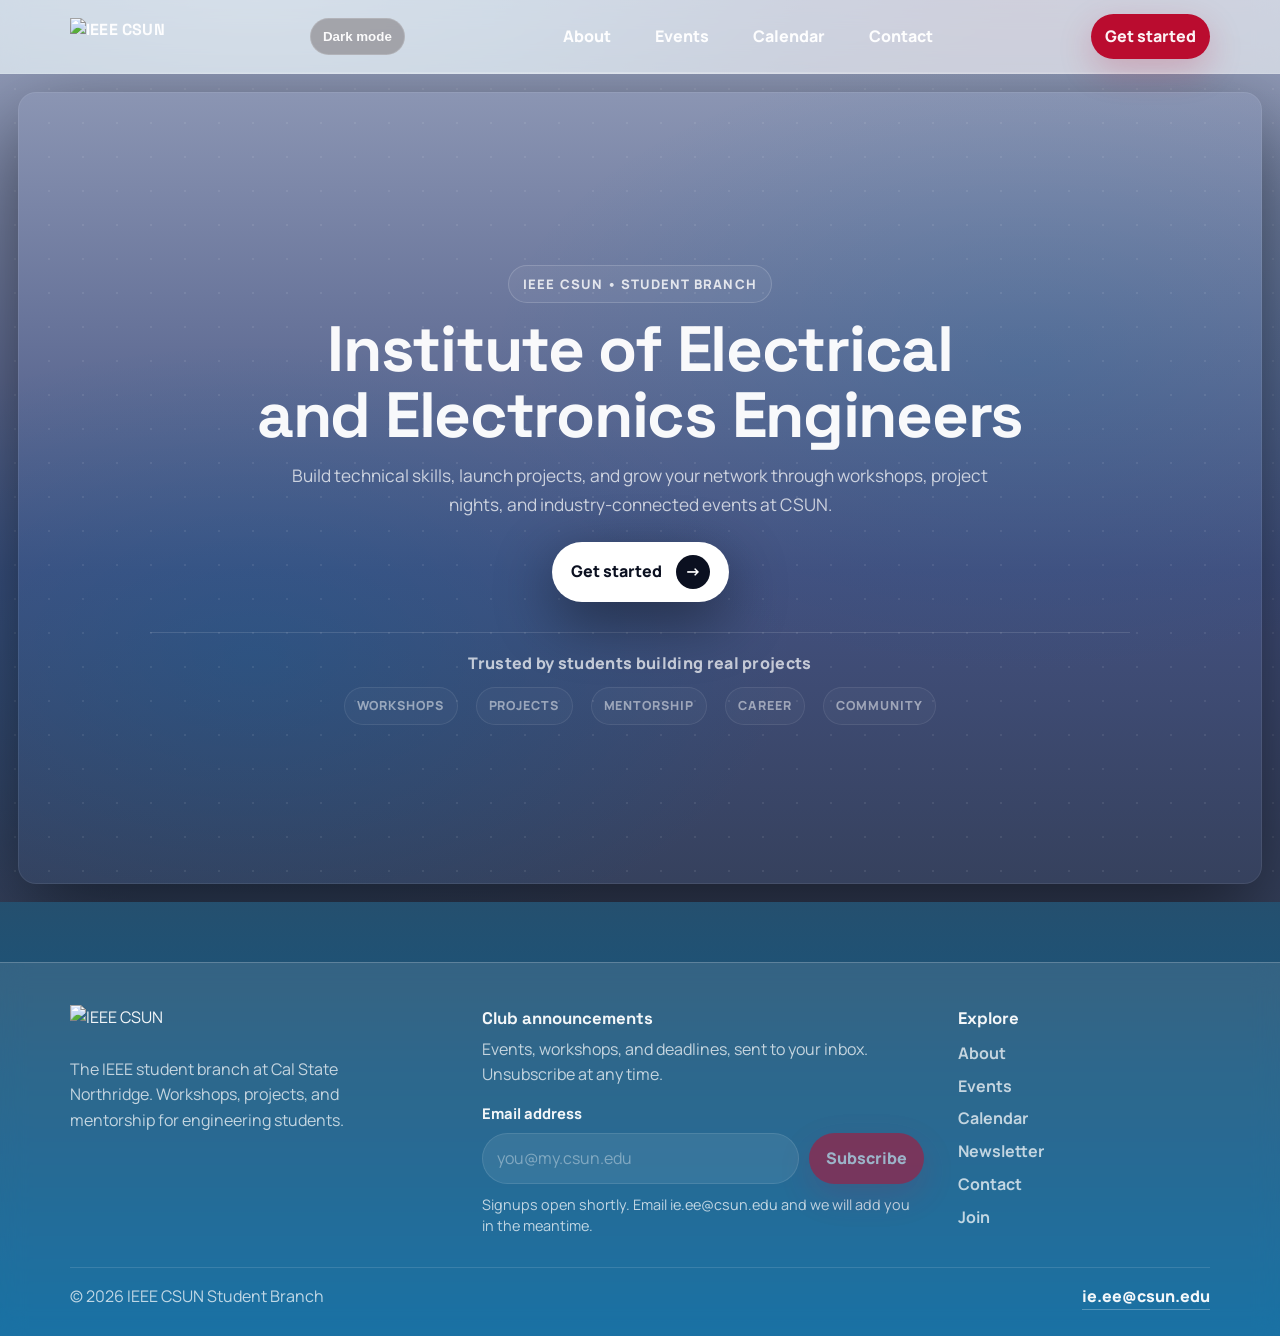
==== commit 3e9cf29f: "Add newsletter signup and on-site archive Members had no way to subscribe to club announcements. The" ====
--- a/index.html
+++ b/index.html
@@ -6,15 +6,6 @@
   <title>IEEE CSUN</title>
   <link rel="stylesheet" href="assets/css/styles.css" />
   <script type="text/javascript" src="js" defer></script>
-  <script>
-    /* Runs before first paint so a stored dark theme does not flash light. */
-    try {
-      if (localStorage.getItem("theme") === "dark") {
-        document.documentElement.classList.add("darkmode");
-      }
-    } catch (e) {}
-  </script>
-
 </head>
 
 <body id="cuerpo">
@@ -24,6 +15,12 @@
       <a class="logo logo-only" href="index.html">
   <img src="assets/img/brand/ieee-csun-logo.png" alt="IEEE CSUN">
 </a>
+<button class="nav-theme" id="classChangeButton" data-theme-toggle="" aria-pressed="false" type="button">
+        Dark mode
+      </button>
+
+
+
       <nav class="nav-links">
         <a href="about.html">About</a>
         <a href="events.html">Events</a>
@@ -32,9 +29,6 @@
       </nav>
 
       <a class="nav-cta" href="join.html">Get started</a>
-      <button class="nav-theme" id="classChangeButton" data-theme-toggle="" aria-pressed="false" type="button">
-        Dark mode
-      </button>
     </div>
   </header>
 
@@ -77,8 +71,65 @@
     </section>
   </main>
 
+  <!-- Footer -->
+  <footer class="site-footer">
+    <div class="container footer-inner">
+
+      <div class="footer-about">
+        <img class="footer-logo" src="assets/img/brand/ieee-csun-logo.png" alt="IEEE CSUN">
+        <p class="footer-tagline">
+          The IEEE student branch at Cal State Northridge. Workshops, projects,
+          and mentorship for engineering students.
+        </p>
+      </div>
+
+      <div class="footer-signup">
+        <h2 class="footer-heading">Club announcements</h2>
+        <p class="footer-sub">
+          Events, workshops, and deadlines, sent to your inbox. Unsubscribe at any time.
+        </p>
+
+        <form class="nl-form" data-newsletter-form method="post">
+          <label class="nl-label" for="nl-email-footer">Email address</label>
+          <div class="nl-row">
+            <input class="nl-input" id="nl-email-footer" type="email"
+                   data-newsletter-email required autocomplete="email"
+                   placeholder="you@my.csun.edu" disabled>
+            <button class="btn primary nl-submit" type="submit" disabled>Subscribe</button>
+          </div>
+          <p class="nl-note" data-newsletter-note hidden></p>
+        </form>
+
+        <noscript>
+          <p class="nl-note">
+            Turn on JavaScript to subscribe, or email
+            <a class="inline-link" href="mailto:ie.ee@csun.edu">ie.ee@csun.edu</a>
+            and we will add you to the list.
+          </p>
+        </noscript>
+      </div>
+
+      <nav class="footer-nav" aria-label="Footer">
+        <h2 class="footer-heading">Explore</h2>
+        <ul class="footer-list">
+          <li><a href="about.html">About</a></li>
+          <li><a href="events.html">Events</a></li>
+          <li><a href="calendar.html">Calendar</a></li>
+          <li><a href="newsletter.html">Newsletter</a></li>
+          <li><a href="contact.html">Contact</a></li>
+          <li><a href="join.html">Join</a></li>
+        </ul>
+      </nav>
+
+    </div>
+
+    <div class="container footer-bottom">
+      <p class="footer-copy">&copy; 2026 IEEE CSUN Student Branch</p>
+      <a class="inline-link" href="mailto:ie.ee@csun.edu">ie.ee@csun.edu</a>
+    </div>
+  </footer>
+
   <!-- Go to top button -->
   <button class="to-top" aria-label="Go to top">↑</button>
-  <script src="assets/js/main.js"></script>
 </body>
 </html>
--- a/assets/css/styles.css
+++ b/assets/css/styles.css
@@ -35,7 +35,7 @@
   --me-mori:#435180;
 }
 
-:root.darkmode{
+.darkmode{
   /* Brand */
   --ieee-blue: #00629B;   /* IEEE blue */
   --csun-red: #ba0c2f;    /* keep your existing red */
@@ -1329,7 +1329,7 @@
   border-color: rgba(10,18,34,.10);
   background: rgba(255,255,255,.80);
 }
-/* Theme toggle button (fits nav, last item so it sits top-right) */
+/* Theme toggle button (fits nav) */
 .nav-theme{
   background: rgba(95, 83, 83, 0.412);
   border: 1px solid rgba(255,255,255,.16);
@@ -1575,3 +1575,176 @@
 .logo-only img{
   height: 36px;
 }
+
+/* =========================================================
+   Site footer + newsletter
+   Colours come from the theme variables only, so this block
+   follows :root.darkmode with no separate dark rules.
+   ========================================================= */
+.site-footer{
+  margin-top: 60px;
+  border-top: 1px solid var(--line);
+  background: var(--panel);
+  backdrop-filter: blur(12px);
+}
+.footer-inner{
+  display: grid;
+  grid-template-columns: 1.2fr 1.4fr .8fr;
+  gap: 34px;
+  padding: 42px 0 30px;
+}
+.footer-about{ display:flex; flex-direction:column; gap:12px; }
+.footer-logo{ height: 40px; width:auto; }
+.footer-tagline{
+  margin:0;
+  color: var(--muted);
+  max-width: 34ch;
+  line-height: 1.6;
+}
+.footer-heading{
+  margin: 0 0 6px;
+  font-family: "Space Grotesk", system-ui, sans-serif;
+  font-size: 1.05rem;
+  color: var(--text);
+}
+.footer-sub{
+  margin: 0 0 14px;
+  color: var(--muted);
+  max-width: 44ch;
+  line-height: 1.6;
+}
+.footer-nav .footer-heading{ margin-bottom: 10px; }
+.footer-list{ list-style:none; margin:0; padding:0; display:grid; gap:8px; }
+.footer-list a{
+  text-decoration:none;
+  color: var(--muted);
+  font-weight: 700;
+}
+.footer-list a:hover{ color: var(--text); }
+.footer-bottom{
+  display:flex;
+  align-items:center;
+  justify-content:space-between;
+  gap: 12px;
+  flex-wrap: wrap;
+  padding: 16px 0 26px;
+  border-top: 1px solid var(--line2);
+  color: var(--muted);
+}
+.footer-copy{ margin:0; }
+
+/* Signup form ------------------------------------------------ */
+.nl-form{ margin:0; }
+.nl-label{
+  display:block;
+  margin-bottom: 8px;
+  font-weight: 750;
+  color: var(--text);
+  font-size: .92rem;
+}
+.nl-row{ display:flex; gap:10px; flex-wrap:wrap; }
+.nl-input{
+  flex: 1 1 220px;
+  min-width: 0;
+  padding: 12px 14px;
+  border-radius: 999px;
+  border: 1px solid var(--line);
+  background: var(--panel2);
+  color: var(--text);
+  font: inherit;
+}
+.nl-input::placeholder{ color: var(--muted); }
+.nl-input:focus-visible,
+.nl-submit:focus-visible{
+  outline: 2px solid var(--ieee-blue);
+  outline-offset: 2px;
+}
+.nl-submit{ cursor:pointer; font: inherit; font-weight: 900; }
+.nl-input:disabled,
+.nl-submit:disabled{ opacity: .55; cursor: not-allowed; }
+.nl-note{
+  margin: 10px 0 0;
+  color: var(--muted);
+  font-size: .9rem;
+  line-height: 1.5;
+}
+.nl-note[hidden]{ display:none; }
+
+/* EmailOctopus spam trap. Hidden from people, still submitted by bots. */
+.nl-hp{
+  position:absolute;
+  left:-9999px;
+  width:1px;
+  height:1px;
+  overflow:hidden;
+}
+
+/* Newsletter page -------------------------------------------- */
+.nl-hero{ padding: 54px 0 28px; }
+.nl-hero-inner{ display:flex; flex-direction:column; gap:14px; max-width: 720px; }
+.nl-title{
+  margin:0;
+  font-family: "Space Grotesk", system-ui, sans-serif;
+  font-size: clamp(2rem, 5vw, 3rem);
+  color: var(--text);
+}
+.nl-subtitle{ margin:0; color: var(--muted); line-height:1.65; }
+.nl-form--wide .nl-input{ flex-basis: 320px; }
+.nl-banner{
+  padding: 14px 16px;
+  border-radius: 14px;
+  border: 1px solid var(--line);
+  background: var(--panel2);
+  color: var(--text);
+  line-height: 1.55;
+}
+.nl-banner[hidden]{ display:none; }
+
+/* Archive ----------------------------------------------------- */
+.nl-archive-section{ padding: 10px 0 70px; }
+.nl-archive{ display:grid; gap:14px; margin-top: 18px; }
+.nl-archive-msg{
+  text-align:center;
+  padding: 30px;
+  color: var(--muted);
+}
+.nl-issue{
+  background: var(--panel);
+  border: 1px solid var(--line);
+  border-radius: var(--radius);
+  box-shadow: var(--shadow);
+  padding: 18px 20px;
+}
+.nl-issue-date{
+  color: var(--muted);
+  font-size: .85rem;
+  font-weight: 750;
+  letter-spacing: .3px;
+  text-transform: uppercase;
+}
+.nl-issue-title{
+  margin: 6px 0 8px;
+  font-family: "Space Grotesk", system-ui, sans-serif;
+  font-size: 1.2rem;
+  color: var(--text);
+}
+.nl-issue-summary{ margin:0; color: var(--muted); line-height:1.65; }
+.nl-issue-body{
+  margin: 0;
+  color: var(--muted);
+  line-height: 1.7;
+  white-space: pre-wrap;
+  overflow-wrap: anywhere;
+}
+.nl-issue-link{ display:inline-block; margin-top: 12px; }
+
+@media (max-width: 900px){
+  .footer-inner{ grid-template-columns: 1fr 1fr; }
+  .footer-nav{ grid-column: 1 / -1; }
+}
+@media (max-width: 640px){
+  .footer-inner{ grid-template-columns: 1fr; gap: 26px; padding: 32px 0 24px; }
+  .footer-bottom{ justify-content:flex-start; }
+  .nl-row{ flex-direction: column; align-items: stretch; }
+  .nl-submit{ justify-content:center; }
+}
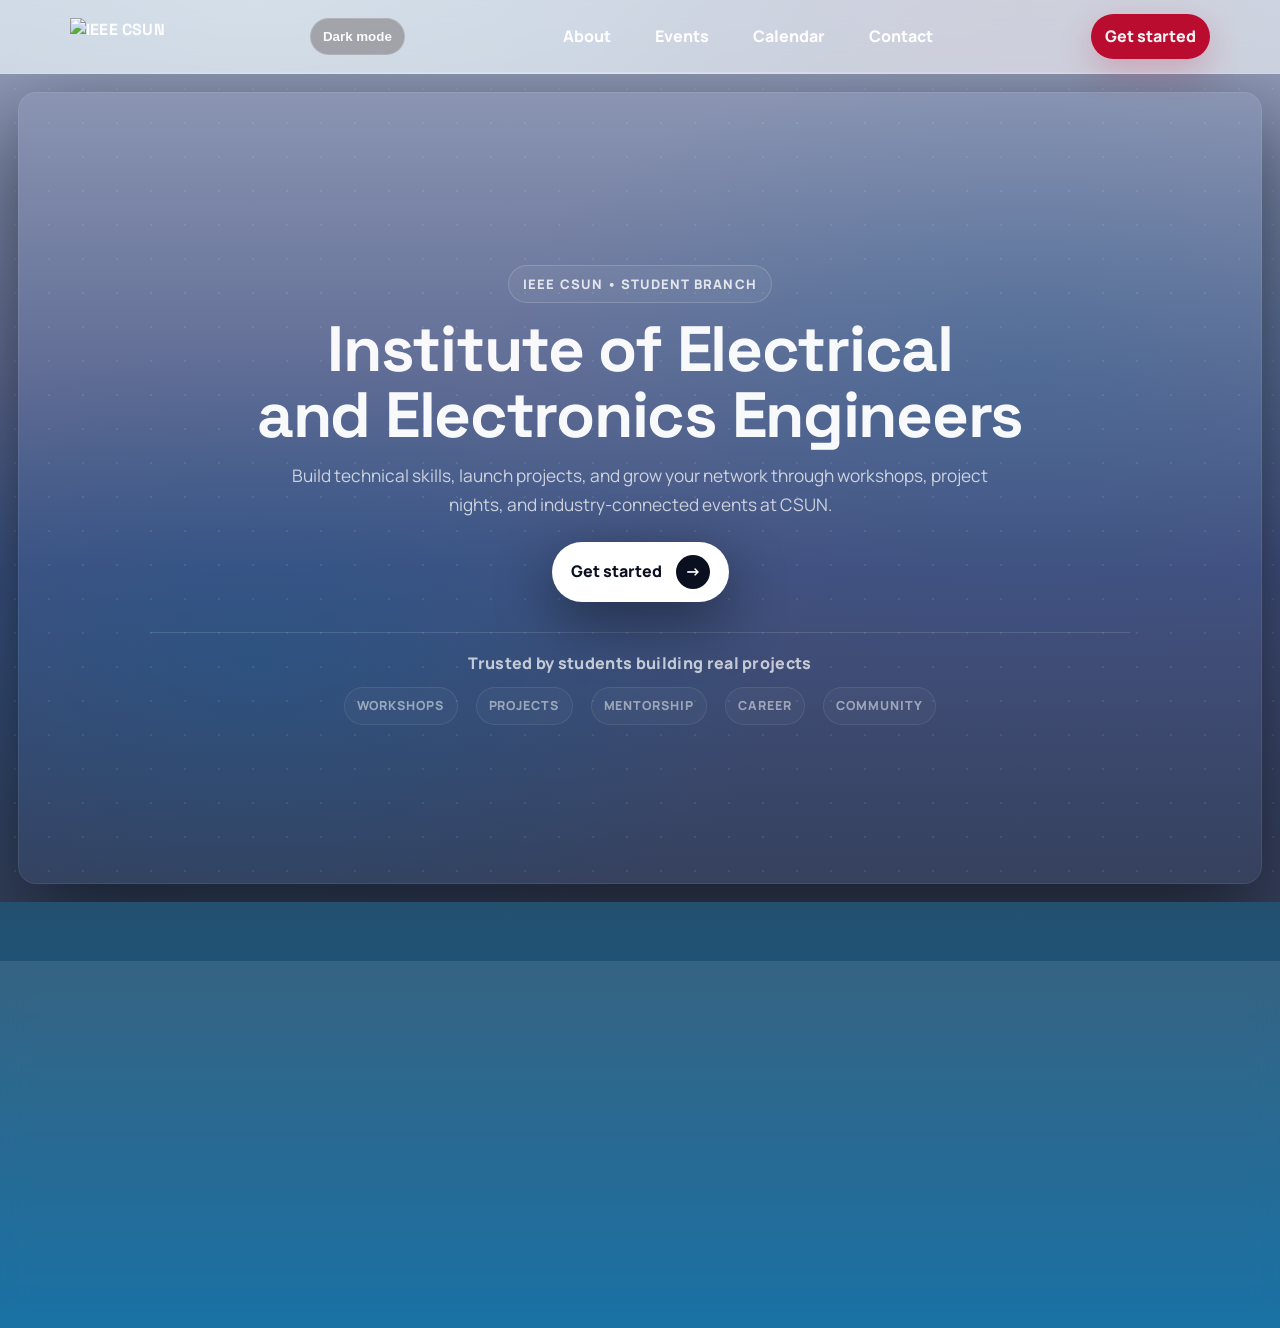
==== commit 989b3ce7: "Drop promises made on the club's behalf; add newsletter button to join page The signup copy committe" ====
--- a/index.html
+++ b/index.html
@@ -86,7 +86,7 @@
       <div class="footer-signup">
         <h2 class="footer-heading">Club announcements</h2>
         <p class="footer-sub">
-          Events, workshops, and deadlines, sent to your inbox. Unsubscribe at any time.
+          Events, workshops, and deadlines, sent to your inbox.
         </p>
 
         <form class="nl-form" data-newsletter-form method="post">
@@ -101,11 +101,7 @@
         </form>
 
         <noscript>
-          <p class="nl-note">
-            Turn on JavaScript to subscribe, or email
-            <a class="inline-link" href="mailto:ie.ee@csun.edu">ie.ee@csun.edu</a>
-            and we will add you to the list.
-          </p>
+          <p class="nl-note">Turn on JavaScript to subscribe.</p>
         </noscript>
       </div>
 
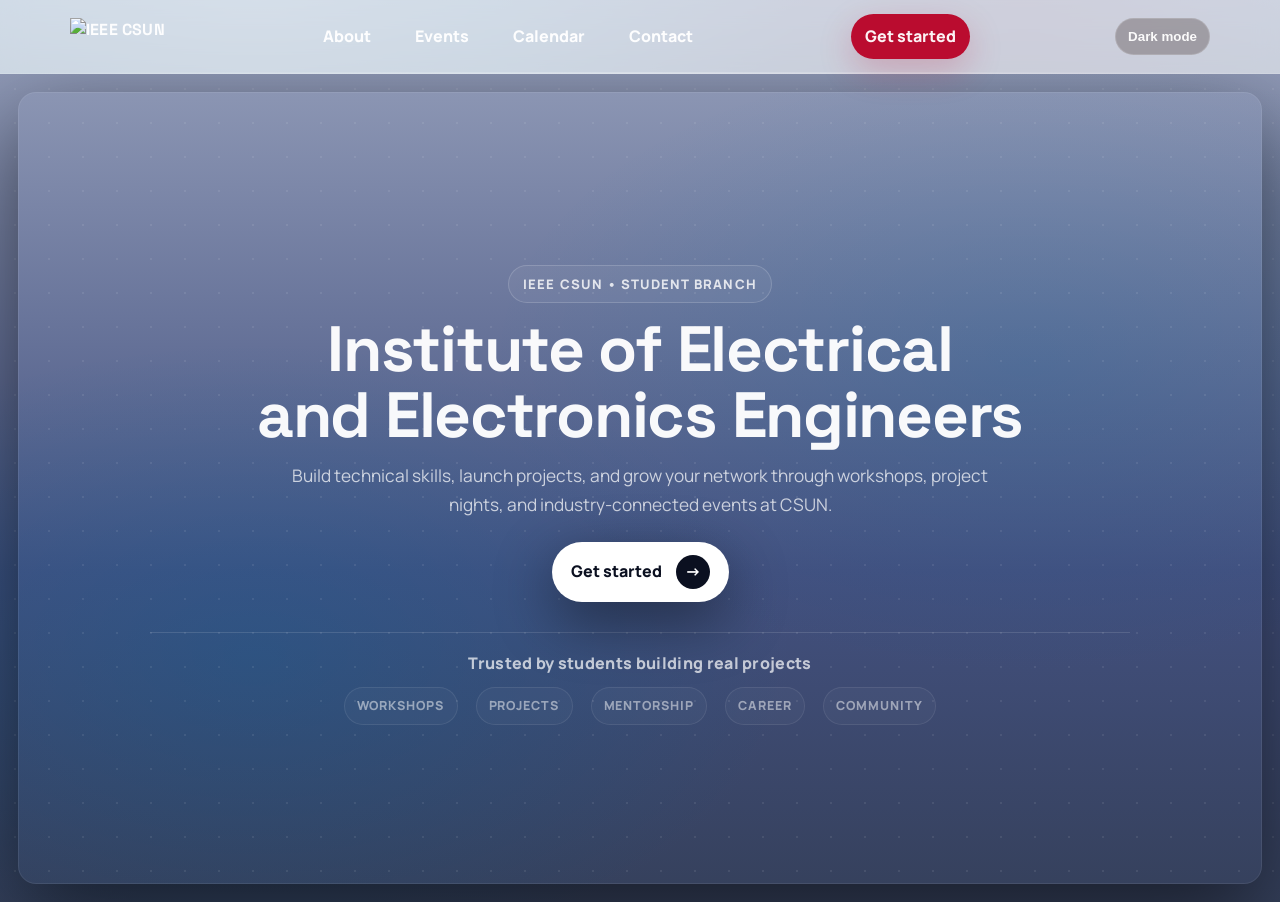
==== commit 7d4010a9: "Merge pull request #4 from NikitaUlianov123/darkmode-toggle-topright Move theme toggle to top right " ====
--- a/index.html
+++ b/index.html
@@ -6,6 +6,15 @@
   <title>IEEE CSUN</title>
   <link rel="stylesheet" href="assets/css/styles.css" />
   <script type="text/javascript" src="js" defer></script>
+  <script>
+    /* Runs before first paint so a stored dark theme does not flash light. */
+    try {
+      if (localStorage.getItem("theme") === "dark") {
+        document.documentElement.classList.add("darkmode");
+      }
+    } catch (e) {}
+  </script>
+
 </head>
 
 <body id="cuerpo">
@@ -15,12 +24,6 @@
       <a class="logo logo-only" href="index.html">
   <img src="assets/img/brand/ieee-csun-logo.png" alt="IEEE CSUN">
 </a>
-<button class="nav-theme" id="classChangeButton" data-theme-toggle="" aria-pressed="false" type="button">
-        Dark mode
-      </button>
-
-
-
       <nav class="nav-links">
         <a href="about.html">About</a>
         <a href="events.html">Events</a>
@@ -29,6 +32,9 @@
       </nav>
 
       <a class="nav-cta" href="join.html">Get started</a>
+      <button class="nav-theme" id="classChangeButton" data-theme-toggle="" aria-pressed="false" type="button">
+        Dark mode
+      </button>
     </div>
   </header>
 
@@ -71,61 +77,8 @@
     </section>
   </main>
 
-  <!-- Footer -->
-  <footer class="site-footer">
-    <div class="container footer-inner">
-
-      <div class="footer-about">
-        <img class="footer-logo" src="assets/img/brand/ieee-csun-logo.png" alt="IEEE CSUN">
-        <p class="footer-tagline">
-          The IEEE student branch at Cal State Northridge. Workshops, projects,
-          and mentorship for engineering students.
-        </p>
-      </div>
-
-      <div class="footer-signup">
-        <h2 class="footer-heading">Club announcements</h2>
-        <p class="footer-sub">
-          Events, workshops, and deadlines, sent to your inbox.
-        </p>
-
-        <form class="nl-form" data-newsletter-form method="post">
-          <label class="nl-label" for="nl-email-footer">Email address</label>
-          <div class="nl-row">
-            <input class="nl-input" id="nl-email-footer" type="email"
-                   data-newsletter-email required autocomplete="email"
-                   placeholder="you@my.csun.edu" disabled>
-            <button class="btn primary nl-submit" type="submit" disabled>Subscribe</button>
-          </div>
-          <p class="nl-note" data-newsletter-note hidden></p>
-        </form>
-
-        <noscript>
-          <p class="nl-note">Turn on JavaScript to subscribe.</p>
-        </noscript>
-      </div>
-
-      <nav class="footer-nav" aria-label="Footer">
-        <h2 class="footer-heading">Explore</h2>
-        <ul class="footer-list">
-          <li><a href="about.html">About</a></li>
-          <li><a href="events.html">Events</a></li>
-          <li><a href="calendar.html">Calendar</a></li>
-          <li><a href="newsletter.html">Newsletter</a></li>
-          <li><a href="contact.html">Contact</a></li>
-          <li><a href="join.html">Join</a></li>
-        </ul>
-      </nav>
-
-    </div>
-
-    <div class="container footer-bottom">
-      <p class="footer-copy">&copy; 2026 IEEE CSUN Student Branch</p>
-      <a class="inline-link" href="mailto:ie.ee@csun.edu">ie.ee@csun.edu</a>
-    </div>
-  </footer>
-
   <!-- Go to top button -->
   <button class="to-top" aria-label="Go to top">↑</button>
+  <script src="assets/js/main.js"></script>
 </body>
 </html>
--- a/assets/css/styles.css
+++ b/assets/css/styles.css
@@ -35,7 +35,7 @@
   --me-mori:#435180;
 }
 
-.darkmode{
+:root.darkmode{
   /* Brand */
   --ieee-blue: #00629B;   /* IEEE blue */
   --csun-red: #ba0c2f;    /* keep your existing red */
@@ -1329,7 +1329,7 @@
   border-color: rgba(10,18,34,.10);
   background: rgba(255,255,255,.80);
 }
-/* Theme toggle button (fits nav) */
+/* Theme toggle button (fits nav, last item so it sits top-right) */
 .nav-theme{
   background: rgba(95, 83, 83, 0.412);
   border: 1px solid rgba(255,255,255,.16);
@@ -1575,176 +1575,3 @@
 .logo-only img{
   height: 36px;
 }
-
-/* =========================================================
-   Site footer + newsletter
-   Colours come from the theme variables only, so this block
-   follows :root.darkmode with no separate dark rules.
-   ========================================================= */
-.site-footer{
-  margin-top: 60px;
-  border-top: 1px solid var(--line);
-  background: var(--panel);
-  backdrop-filter: blur(12px);
-}
-.footer-inner{
-  display: grid;
-  grid-template-columns: 1.2fr 1.4fr .8fr;
-  gap: 34px;
-  padding: 42px 0 30px;
-}
-.footer-about{ display:flex; flex-direction:column; gap:12px; }
-.footer-logo{ height: 40px; width:auto; }
-.footer-tagline{
-  margin:0;
-  color: var(--muted);
-  max-width: 34ch;
-  line-height: 1.6;
-}
-.footer-heading{
-  margin: 0 0 6px;
-  font-family: "Space Grotesk", system-ui, sans-serif;
-  font-size: 1.05rem;
-  color: var(--text);
-}
-.footer-sub{
-  margin: 0 0 14px;
-  color: var(--muted);
-  max-width: 44ch;
-  line-height: 1.6;
-}
-.footer-nav .footer-heading{ margin-bottom: 10px; }
-.footer-list{ list-style:none; margin:0; padding:0; display:grid; gap:8px; }
-.footer-list a{
-  text-decoration:none;
-  color: var(--muted);
-  font-weight: 700;
-}
-.footer-list a:hover{ color: var(--text); }
-.footer-bottom{
-  display:flex;
-  align-items:center;
-  justify-content:space-between;
-  gap: 12px;
-  flex-wrap: wrap;
-  padding: 16px 0 26px;
-  border-top: 1px solid var(--line2);
-  color: var(--muted);
-}
-.footer-copy{ margin:0; }
-
-/* Signup form ------------------------------------------------ */
-.nl-form{ margin:0; }
-.nl-label{
-  display:block;
-  margin-bottom: 8px;
-  font-weight: 750;
-  color: var(--text);
-  font-size: .92rem;
-}
-.nl-row{ display:flex; gap:10px; flex-wrap:wrap; }
-.nl-input{
-  flex: 1 1 220px;
-  min-width: 0;
-  padding: 12px 14px;
-  border-radius: 999px;
-  border: 1px solid var(--line);
-  background: var(--panel2);
-  color: var(--text);
-  font: inherit;
-}
-.nl-input::placeholder{ color: var(--muted); }
-.nl-input:focus-visible,
-.nl-submit:focus-visible{
-  outline: 2px solid var(--ieee-blue);
-  outline-offset: 2px;
-}
-.nl-submit{ cursor:pointer; font: inherit; font-weight: 900; }
-.nl-input:disabled,
-.nl-submit:disabled{ opacity: .55; cursor: not-allowed; }
-.nl-note{
-  margin: 10px 0 0;
-  color: var(--muted);
-  font-size: .9rem;
-  line-height: 1.5;
-}
-.nl-note[hidden]{ display:none; }
-
-/* EmailOctopus spam trap. Hidden from people, still submitted by bots. */
-.nl-hp{
-  position:absolute;
-  left:-9999px;
-  width:1px;
-  height:1px;
-  overflow:hidden;
-}
-
-/* Newsletter page -------------------------------------------- */
-.nl-hero{ padding: 54px 0 28px; }
-.nl-hero-inner{ display:flex; flex-direction:column; gap:14px; max-width: 720px; }
-.nl-title{
-  margin:0;
-  font-family: "Space Grotesk", system-ui, sans-serif;
-  font-size: clamp(2rem, 5vw, 3rem);
-  color: var(--text);
-}
-.nl-subtitle{ margin:0; color: var(--muted); line-height:1.65; }
-.nl-form--wide .nl-input{ flex-basis: 320px; }
-.nl-banner{
-  padding: 14px 16px;
-  border-radius: 14px;
-  border: 1px solid var(--line);
-  background: var(--panel2);
-  color: var(--text);
-  line-height: 1.55;
-}
-.nl-banner[hidden]{ display:none; }
-
-/* Archive ----------------------------------------------------- */
-.nl-archive-section{ padding: 10px 0 70px; }
-.nl-archive{ display:grid; gap:14px; margin-top: 18px; }
-.nl-archive-msg{
-  text-align:center;
-  padding: 30px;
-  color: var(--muted);
-}
-.nl-issue{
-  background: var(--panel);
-  border: 1px solid var(--line);
-  border-radius: var(--radius);
-  box-shadow: var(--shadow);
-  padding: 18px 20px;
-}
-.nl-issue-date{
-  color: var(--muted);
-  font-size: .85rem;
-  font-weight: 750;
-  letter-spacing: .3px;
-  text-transform: uppercase;
-}
-.nl-issue-title{
-  margin: 6px 0 8px;
-  font-family: "Space Grotesk", system-ui, sans-serif;
-  font-size: 1.2rem;
-  color: var(--text);
-}
-.nl-issue-summary{ margin:0; color: var(--muted); line-height:1.65; }
-.nl-issue-body{
-  margin: 0;
-  color: var(--muted);
-  line-height: 1.7;
-  white-space: pre-wrap;
-  overflow-wrap: anywhere;
-}
-.nl-issue-link{ display:inline-block; margin-top: 12px; }
-
-@media (max-width: 900px){
-  .footer-inner{ grid-template-columns: 1fr 1fr; }
-  .footer-nav{ grid-column: 1 / -1; }
-}
-@media (max-width: 640px){
-  .footer-inner{ grid-template-columns: 1fr; gap: 26px; padding: 32px 0 24px; }
-  .footer-bottom{ justify-content:flex-start; }
-  .nl-row{ flex-direction: column; align-items: stretch; }
-  .nl-submit{ justify-content:center; }
-}
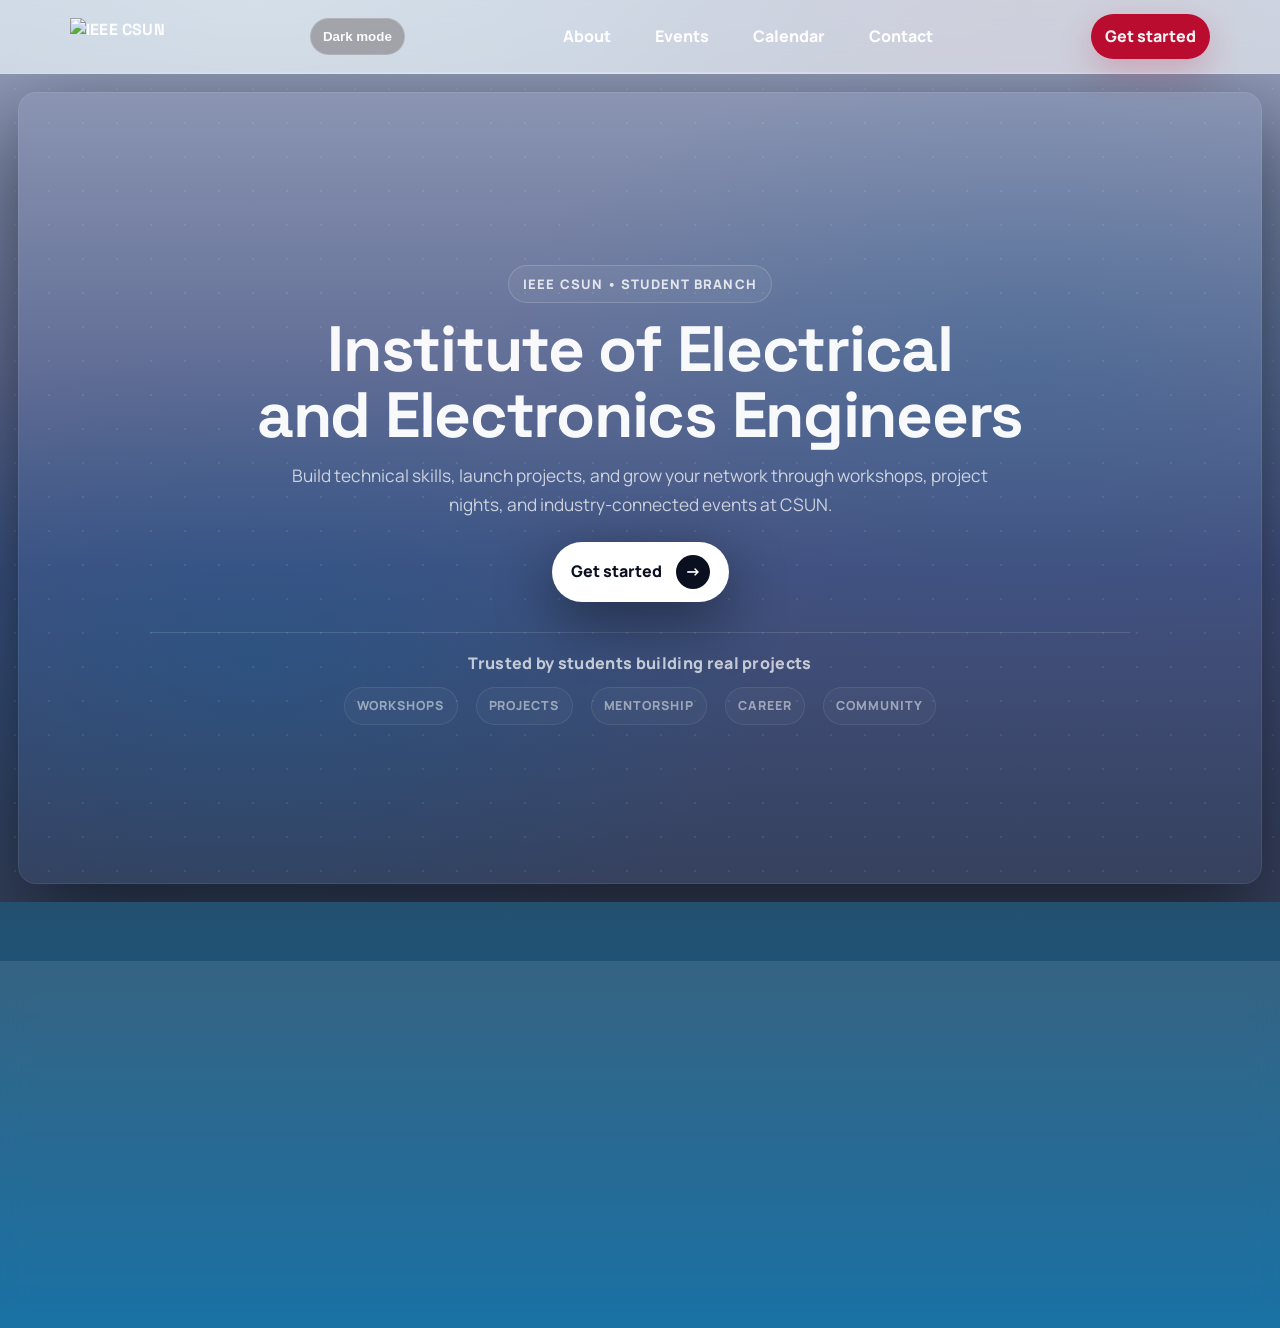
==== commit 86ef7108: "Switch newsletter signup to the EmailOctopus embed EmailOctopus forms now ship only as a script. The" ====
--- a/index.html
+++ b/index.html
@@ -6,15 +6,6 @@
   <title>IEEE CSUN</title>
   <link rel="stylesheet" href="assets/css/styles.css" />
   <script type="text/javascript" src="js" defer></script>
-  <script>
-    /* Runs before first paint so a stored dark theme does not flash light. */
-    try {
-      if (localStorage.getItem("theme") === "dark") {
-        document.documentElement.classList.add("darkmode");
-      }
-    } catch (e) {}
-  </script>
-
 </head>
 
 <body id="cuerpo">
@@ -24,6 +15,12 @@
       <a class="logo logo-only" href="index.html">
   <img src="assets/img/brand/ieee-csun-logo.png" alt="IEEE CSUN">
 </a>
+<button class="nav-theme" id="classChangeButton" data-theme-toggle="" aria-pressed="false" type="button">
+        Dark mode
+      </button>
+
+
+
       <nav class="nav-links">
         <a href="about.html">About</a>
         <a href="events.html">Events</a>
@@ -32,9 +29,6 @@
       </nav>
 
       <a class="nav-cta" href="join.html">Get started</a>
-      <button class="nav-theme" id="classChangeButton" data-theme-toggle="" aria-pressed="false" type="button">
-        Dark mode
-      </button>
     </div>
   </header>
 
@@ -77,8 +71,48 @@
     </section>
   </main>
 
+  <!-- Footer -->
+  <footer class="site-footer">
+    <div class="container footer-inner">
+
+      <div class="footer-about">
+        <img class="footer-logo" src="assets/img/brand/ieee-csun-logo.png" alt="IEEE CSUN">
+        <p class="footer-tagline">
+          The IEEE student branch at Cal State Northridge. Workshops, projects,
+          and mentorship for engineering students.
+        </p>
+      </div>
+
+      <div class="footer-signup">
+        <h2 class="footer-heading">Club announcements</h2>
+        <p class="footer-sub">
+          Events, workshops, and deadlines, sent to your inbox.
+        </p>
+
+        <a class="btn primary" href="newsletter.html#subscribe">Subscribe</a>
+      </div>
+
+      <nav class="footer-nav" aria-label="Footer">
+        <h2 class="footer-heading">Explore</h2>
+        <ul class="footer-list">
+          <li><a href="about.html">About</a></li>
+          <li><a href="events.html">Events</a></li>
+          <li><a href="calendar.html">Calendar</a></li>
+          <li><a href="newsletter.html">Newsletter</a></li>
+          <li><a href="contact.html">Contact</a></li>
+          <li><a href="join.html">Join</a></li>
+        </ul>
+      </nav>
+
+    </div>
+
+    <div class="container footer-bottom">
+      <p class="footer-copy">&copy; 2026 IEEE CSUN Student Branch</p>
+      <a class="inline-link" href="mailto:ie.ee@csun.edu">ie.ee@csun.edu</a>
+    </div>
+  </footer>
+
   <!-- Go to top button -->
   <button class="to-top" aria-label="Go to top">↑</button>
-  <script src="assets/js/main.js"></script>
 </body>
 </html>
--- a/assets/css/styles.css
+++ b/assets/css/styles.css
@@ -35,7 +35,7 @@
   --me-mori:#435180;
 }
 
-:root.darkmode{
+.darkmode{
   /* Brand */
   --ieee-blue: #00629B;   /* IEEE blue */
   --csun-red: #ba0c2f;    /* keep your existing red */
@@ -1329,7 +1329,7 @@
   border-color: rgba(10,18,34,.10);
   background: rgba(255,255,255,.80);
 }
-/* Theme toggle button (fits nav, last item so it sits top-right) */
+/* Theme toggle button (fits nav) */
 .nav-theme{
   background: rgba(95, 83, 83, 0.412);
   border: 1px solid rgba(255,255,255,.16);
@@ -1575,3 +1575,154 @@
 .logo-only img{
   height: 36px;
 }
+
+/* =========================================================
+   Site footer + newsletter
+   Colours come from the theme variables only, so this block
+   follows :root.darkmode with no separate dark rules.
+   ========================================================= */
+.site-footer{
+  margin-top: 60px;
+  border-top: 1px solid var(--line);
+  background: var(--panel);
+  backdrop-filter: blur(12px);
+}
+.footer-inner{
+  display: grid;
+  grid-template-columns: 1.2fr 1.4fr .8fr;
+  gap: 34px;
+  padding: 42px 0 30px;
+}
+.footer-about{ display:flex; flex-direction:column; gap:12px; }
+.footer-logo{ height: 40px; width:auto; }
+.footer-tagline{
+  margin:0;
+  color: var(--muted);
+  max-width: 34ch;
+  line-height: 1.6;
+}
+.footer-heading{
+  margin: 0 0 6px;
+  font-family: "Space Grotesk", system-ui, sans-serif;
+  font-size: 1.05rem;
+  color: var(--text);
+}
+.footer-sub{
+  margin: 0 0 14px;
+  color: var(--muted);
+  max-width: 44ch;
+  line-height: 1.6;
+}
+.footer-nav .footer-heading{ margin-bottom: 10px; }
+.footer-list{ list-style:none; margin:0; padding:0; display:grid; gap:8px; }
+.footer-list a{
+  text-decoration:none;
+  color: var(--muted);
+  font-weight: 700;
+}
+.footer-list a:hover{ color: var(--text); }
+.footer-bottom{
+  display:flex;
+  align-items:center;
+  justify-content:space-between;
+  gap: 12px;
+  flex-wrap: wrap;
+  padding: 16px 0 26px;
+  border-top: 1px solid var(--line2);
+  color: var(--muted);
+}
+.footer-copy{ margin:0; }
+
+/* Signup embed ----------------------------------------------- */
+.nl-note{
+  margin: 10px 0 0;
+  color: var(--muted);
+  font-size: .9rem;
+  line-height: 1.5;
+}
+
+/* EmailOctopus injects its form with its own colour variables. The #subscribe
+   id outranks its [data-form] selectors, so these map it onto the site tokens
+   and it follows the dark toggle. */
+#subscribe [data-form]{
+  --text-colour: var(--text);
+  --font-family: inherit;
+}
+#subscribe .emailoctopus-form{
+  --field-colour: var(--panel2);
+  --field-border-colour: var(--line);
+  --label-colour: var(--text);
+  --button-colour: var(--csun-red);
+  --button-text-colour: #fff;
+  --eo-form-placeholder: var(--muted);
+  --eo-form-font-color: var(--text);
+}
+#subscribe .emailoctopus-form input:not([type=submit]){ color: var(--text); }
+#subscribe .mastfoot p{ color: var(--muted); }
+
+/* Newsletter page -------------------------------------------- */
+.nl-hero{ padding: 54px 0 28px; }
+.nl-hero-inner{ display:flex; flex-direction:column; gap:14px; max-width: 720px; }
+.nl-title{
+  margin:0;
+  font-family: "Space Grotesk", system-ui, sans-serif;
+  font-size: clamp(2rem, 5vw, 3rem);
+  color: var(--text);
+}
+.nl-subtitle{ margin:0; color: var(--muted); line-height:1.65; }
+.nl-banner{
+  padding: 14px 16px;
+  border-radius: 14px;
+  border: 1px solid var(--line);
+  background: var(--panel2);
+  color: var(--text);
+  line-height: 1.55;
+}
+.nl-banner[hidden]{ display:none; }
+
+/* Archive ----------------------------------------------------- */
+.nl-archive-section{ padding: 10px 0 70px; }
+.nl-archive{ display:grid; gap:14px; margin-top: 18px; }
+.nl-archive-msg{
+  text-align:center;
+  padding: 30px;
+  color: var(--muted);
+}
+.nl-issue{
+  background: var(--panel);
+  border: 1px solid var(--line);
+  border-radius: var(--radius);
+  box-shadow: var(--shadow);
+  padding: 18px 20px;
+}
+.nl-issue-date{
+  color: var(--muted);
+  font-size: .85rem;
+  font-weight: 750;
+  letter-spacing: .3px;
+  text-transform: uppercase;
+}
+.nl-issue-title{
+  margin: 6px 0 8px;
+  font-family: "Space Grotesk", system-ui, sans-serif;
+  font-size: 1.2rem;
+  color: var(--text);
+}
+.nl-issue-summary{ margin:0; color: var(--muted); line-height:1.65; }
+.nl-issue-body{
+  margin: 0;
+  color: var(--muted);
+  line-height: 1.7;
+  white-space: pre-wrap;
+  overflow-wrap: anywhere;
+}
+.nl-issue-link{ display:inline-block; margin-top: 12px; }
+
+@media (max-width: 900px){
+  .footer-inner{ grid-template-columns: 1fr 1fr; }
+  .footer-nav{ grid-column: 1 / -1; }
+}
+@media (max-width: 640px){
+  .footer-inner{ grid-template-columns: 1fr; gap: 26px; padding: 32px 0 24px; }
+  .footer-bottom{ justify-content:flex-start; }
+}
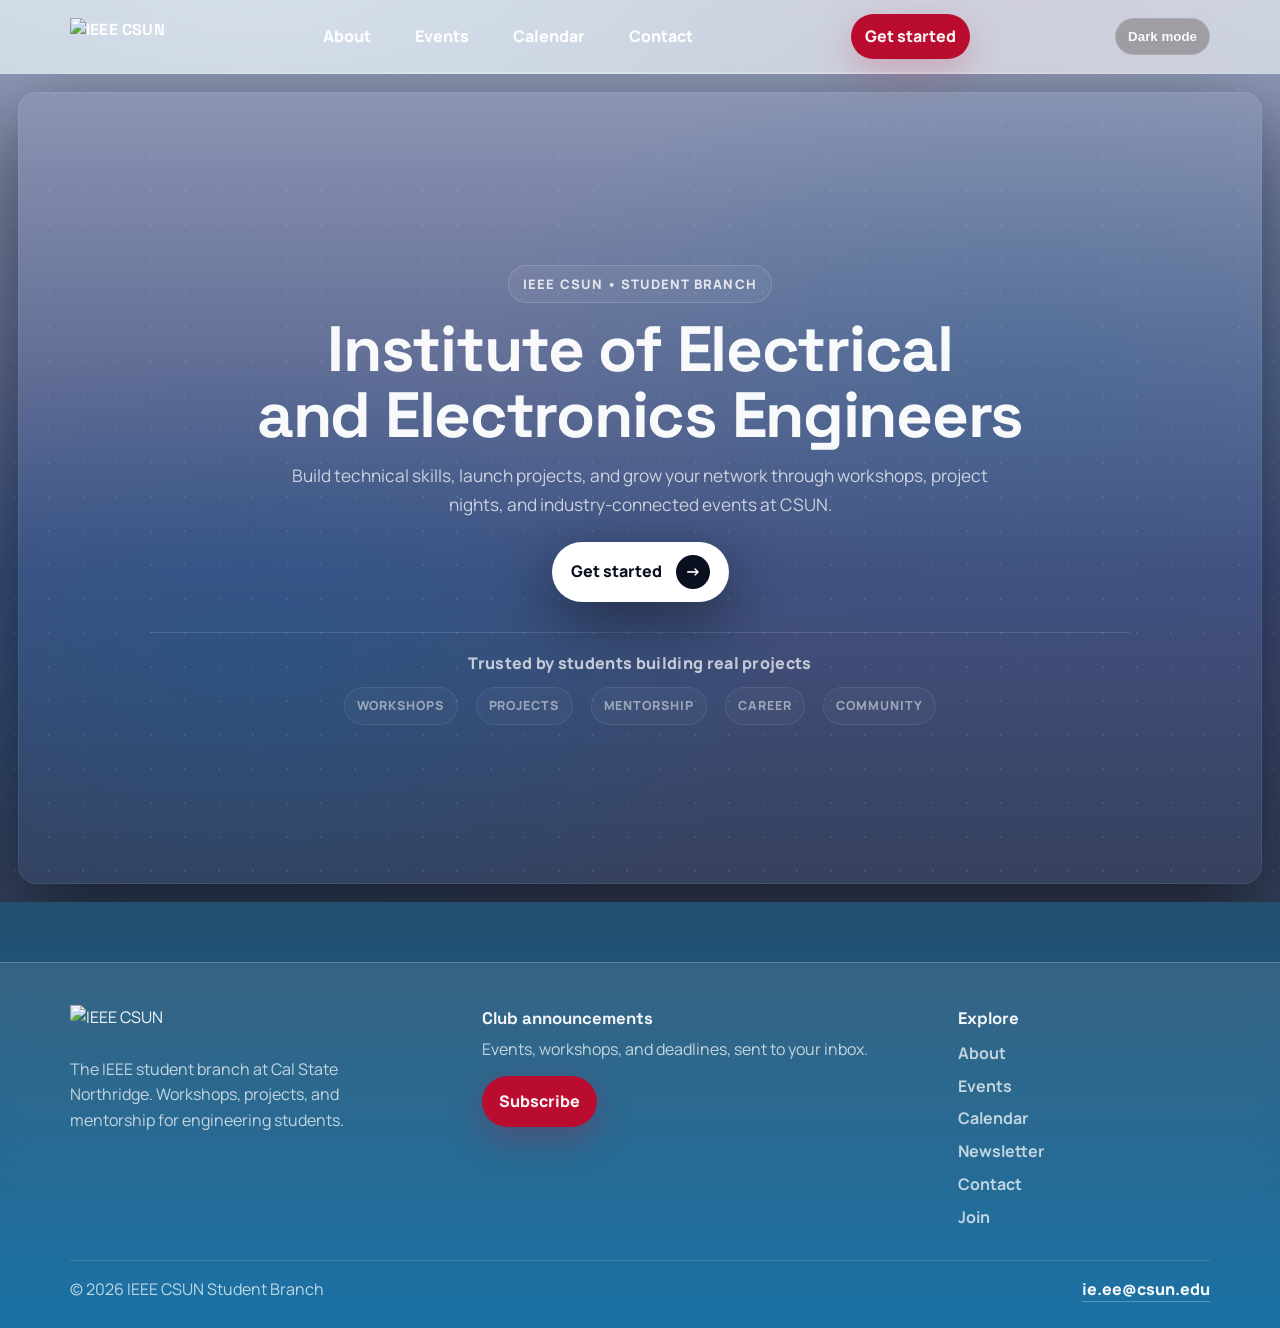
==== commit 950fb13e: "Merge upstream/main into newsletter-signup-archive Brings in the persistent theme toggle (#4) and th" ====
--- a/index.html
+++ b/index.html
@@ -6,6 +6,15 @@
   <title>IEEE CSUN</title>
   <link rel="stylesheet" href="assets/css/styles.css" />
   <script type="text/javascript" src="js" defer></script>
+  <script>
+    /* Runs before first paint so a stored dark theme does not flash light. */
+    try {
+      if (localStorage.getItem("theme") === "dark") {
+        document.documentElement.classList.add("darkmode");
+      }
+    } catch (e) {}
+  </script>
+
 </head>
 
 <body id="cuerpo">
@@ -15,12 +24,6 @@
       <a class="logo logo-only" href="index.html">
   <img src="assets/img/brand/ieee-csun-logo.png" alt="IEEE CSUN">
 </a>
-<button class="nav-theme" id="classChangeButton" data-theme-toggle="" aria-pressed="false" type="button">
-        Dark mode
-      </button>
-
-
-
       <nav class="nav-links">
         <a href="about.html">About</a>
         <a href="events.html">Events</a>
@@ -29,6 +32,9 @@
       </nav>
 
       <a class="nav-cta" href="join.html">Get started</a>
+      <button class="nav-theme" id="classChangeButton" data-theme-toggle="" aria-pressed="false" type="button">
+        Dark mode
+      </button>
     </div>
   </header>
 
--- a/assets/css/styles.css
+++ b/assets/css/styles.css
@@ -35,7 +35,7 @@
   --me-mori:#435180;
 }
 
-.darkmode{
+:root.darkmode{
   /* Brand */
   --ieee-blue: #00629B;   /* IEEE blue */
   --csun-red: #ba0c2f;    /* keep your existing red */
@@ -1329,7 +1329,7 @@
   border-color: rgba(10,18,34,.10);
   background: rgba(255,255,255,.80);
 }
-/* Theme toggle button (fits nav) */
+/* Theme toggle button (fits nav, last item so it sits top-right) */
 .nav-theme{
   background: rgba(95, 83, 83, 0.412);
   border: 1px solid rgba(255,255,255,.16);
